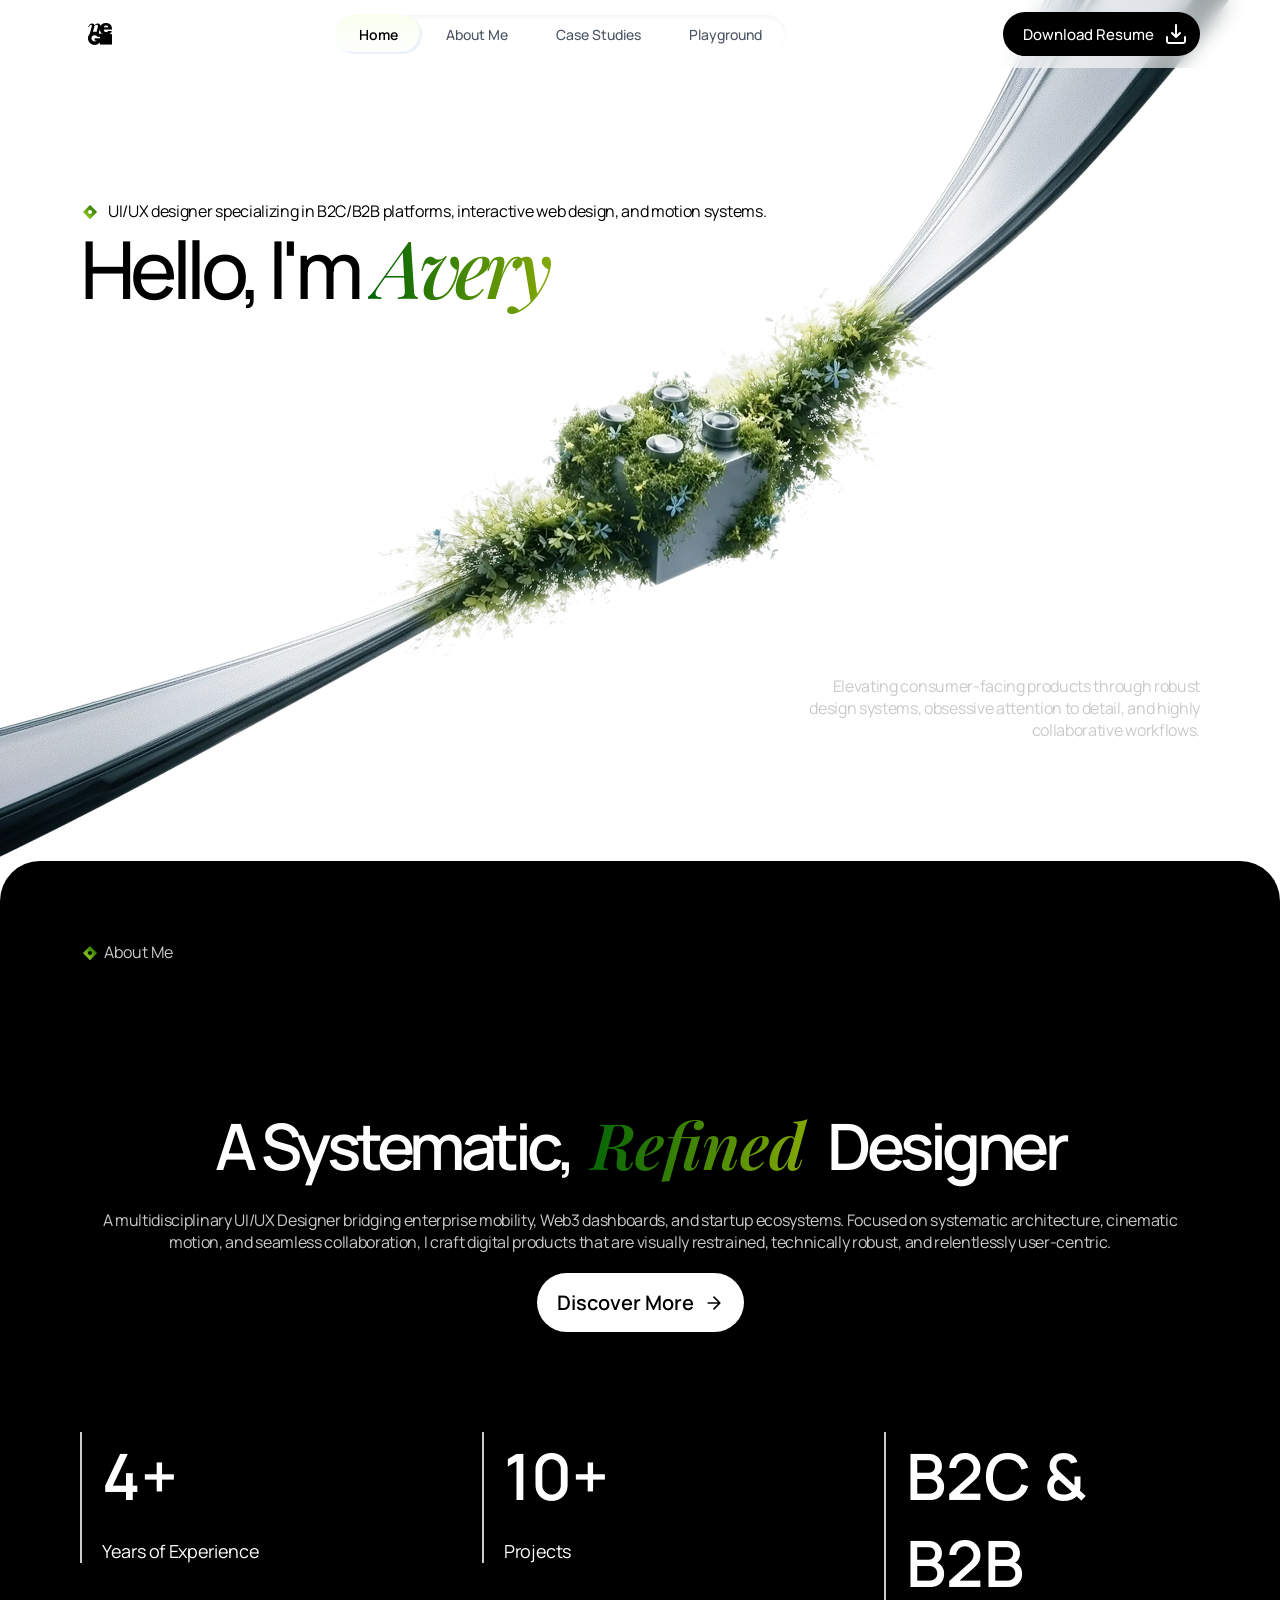
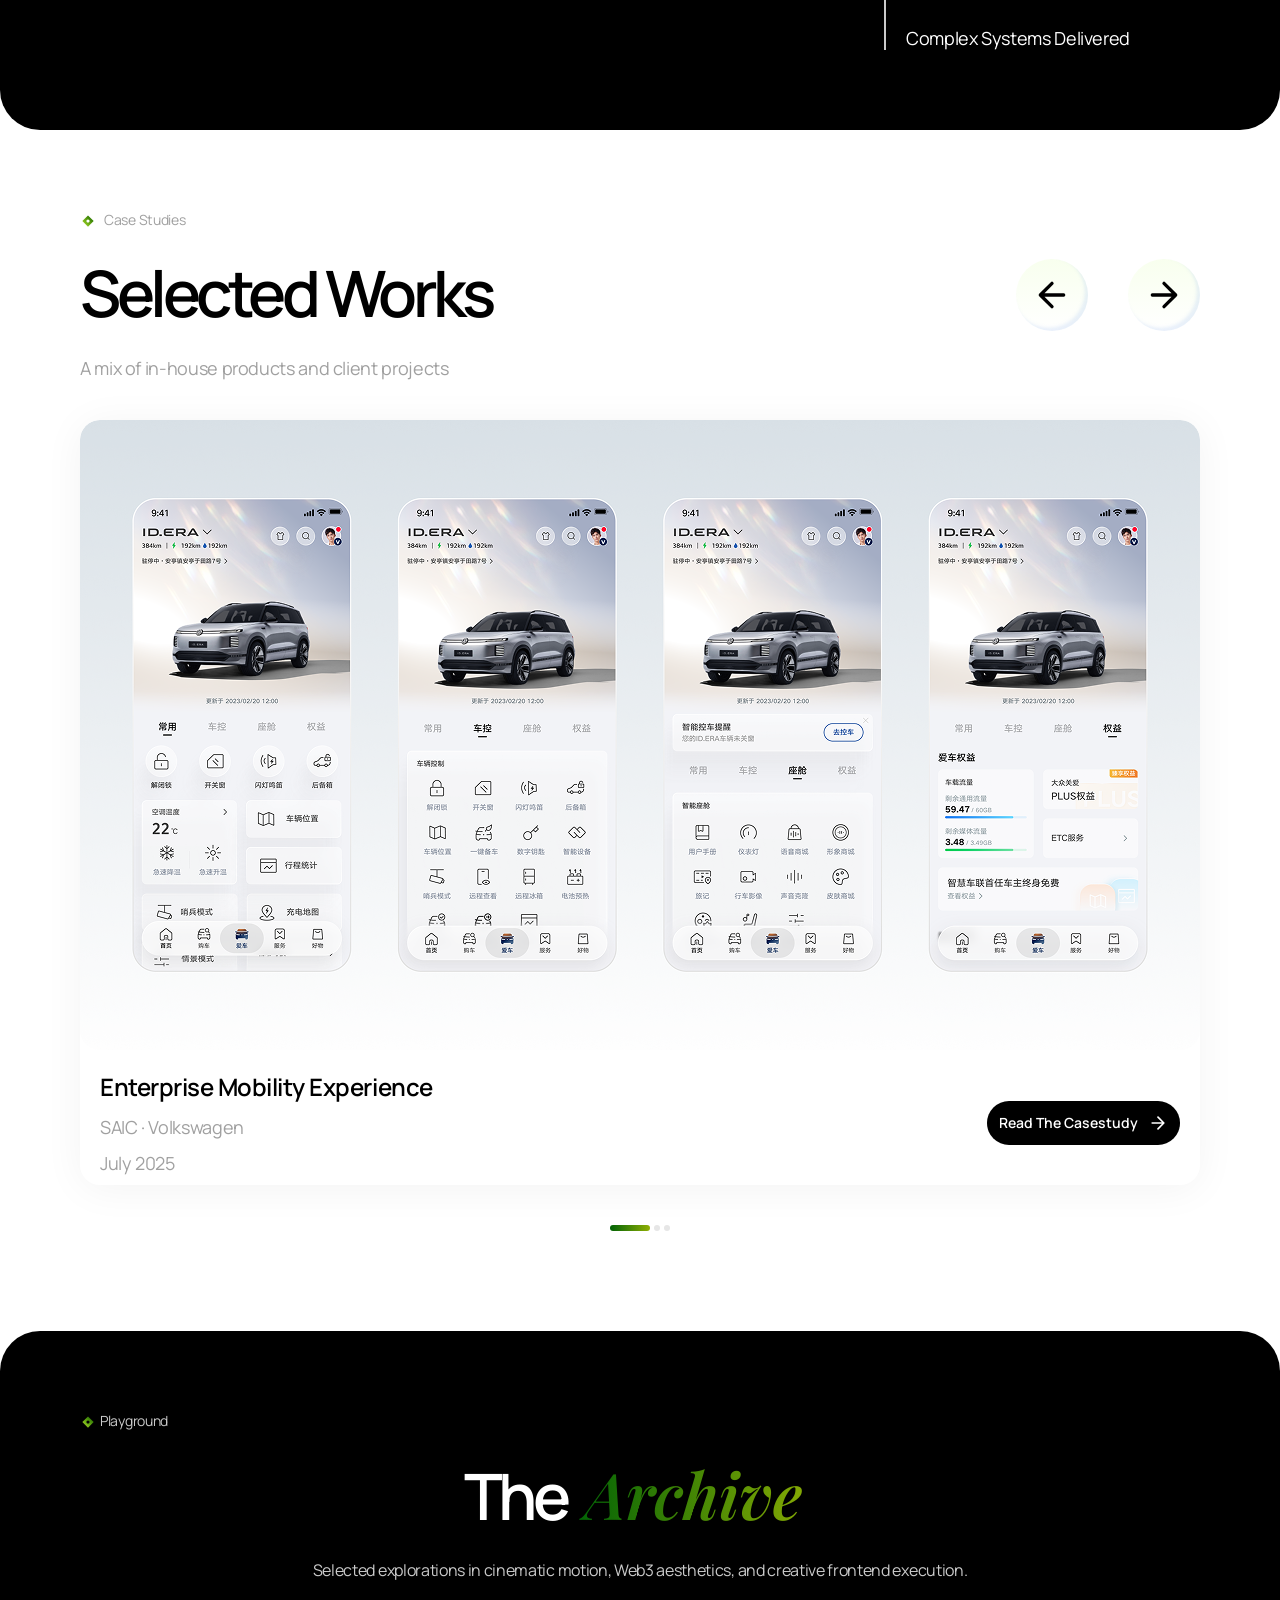
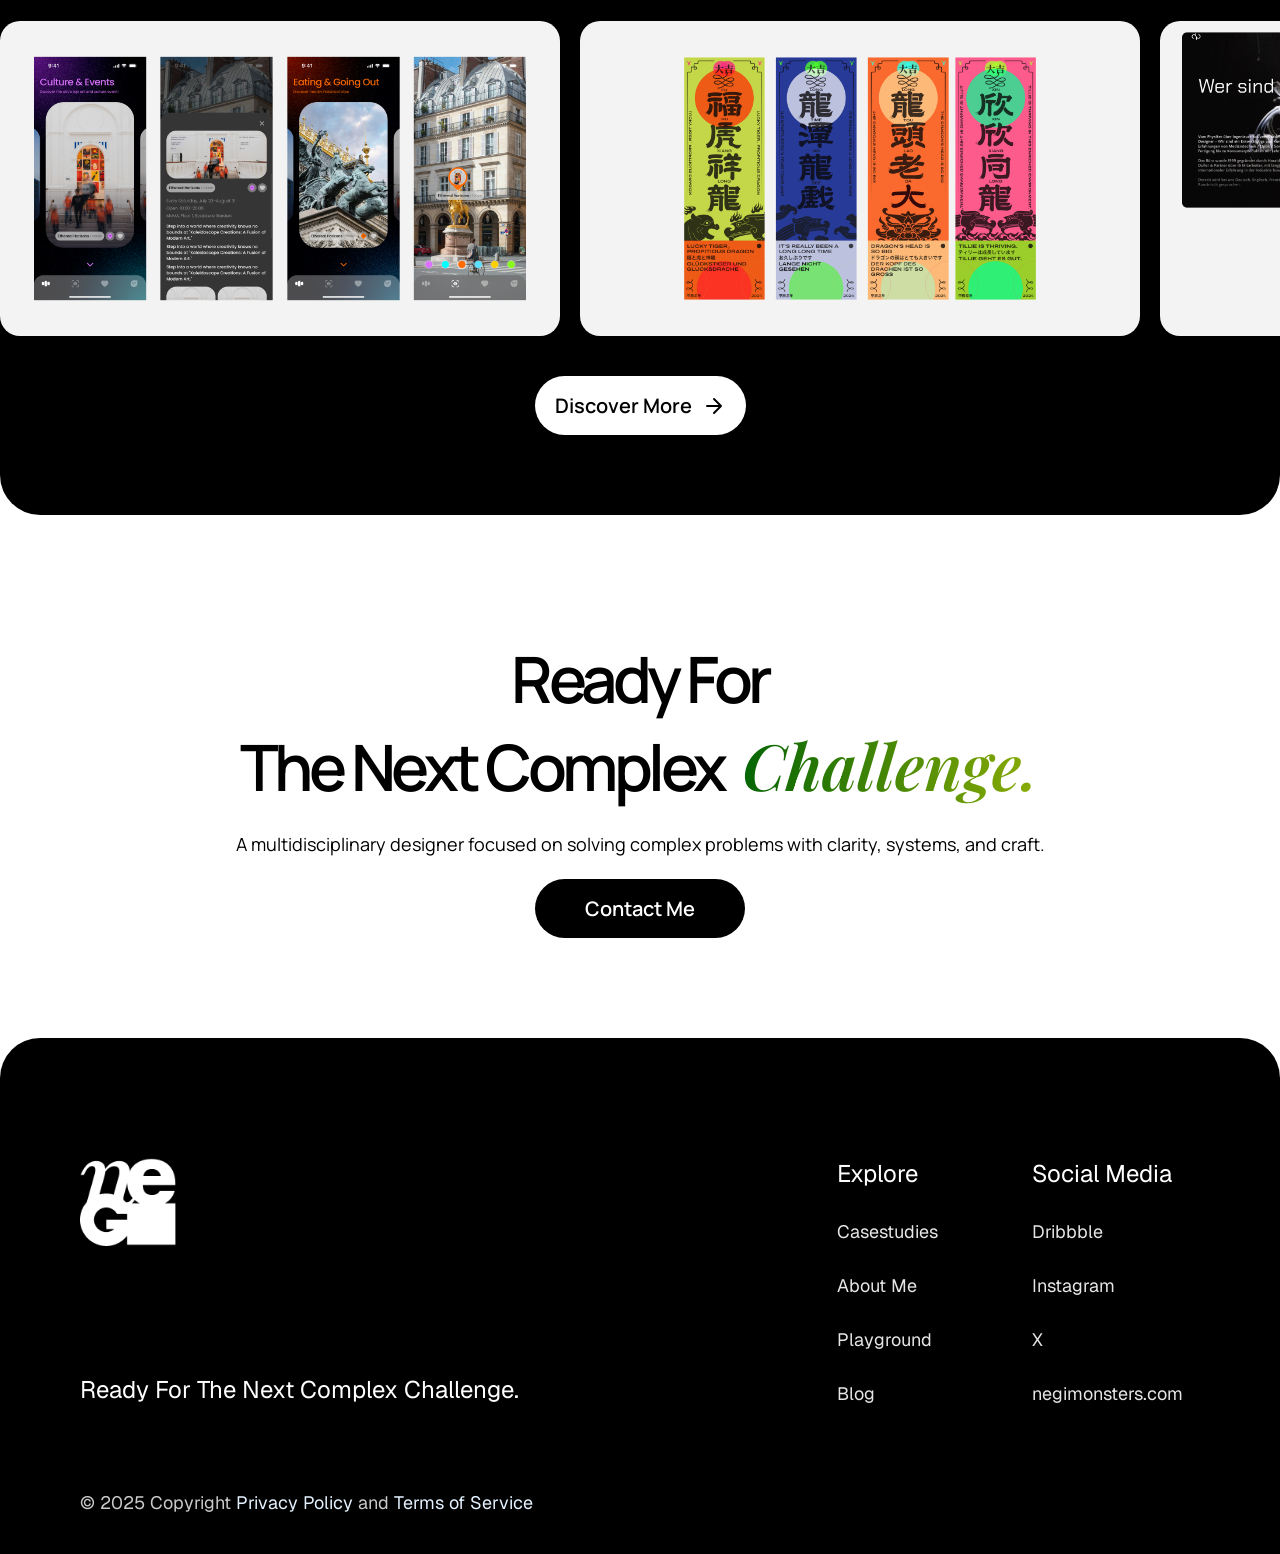
==== index.html @ 1ba09137 "Add files via upload" ====
<!DOCTYPE html>
<html lang="en">
<head>
  <meta charset="UTF-8">
  <meta name="viewport" content="width=device-width, initial-scale=1.0">
  <title>Home</title>
  <link rel="icon" type="image/png" href="favicon.png">
  <link rel="stylesheet" href="style.css">
  <link rel="preconnect" href="https://fonts.googleapis.com">
  <link rel="preconnect" href="https://fonts.gstatic.com" crossorigin>
  <link href="https://fonts.googleapis.com/css2?family=Geist:wght@400;500&family=Manrope:wght@400;500;600&family=Playfair+Display:ital,wght@1,500&display=swap" rel="stylesheet">
</head>
<body>
  
  <nav class="navbar">
    <div class="nav-logo">
      <img src="Logo.png" alt="Avery Design Logo" id="logo-img">
    </div>
    <div class="nav-menu">
      <a href="index.html" class="nav-link active">Home</a>
      <a href="case.html" class="nav-link">About Me</a>
      <a href="exp.html" class="nav-link">Case Studies</a>
      <a href="playground.html" class="nav-link">Playground</a>
    </div>
    <div class="nav-actions">
      <a href="profolio.pdf" download="profolio.pdf" target="_blank" class="btn-download">
        Download Resume
        <svg width="24" height="24" viewBox="0 0 24 24" fill="none" xmlns="http://www.w3.org/2000/svg">
          <path d="M12 15V3M12 15L8 11M12 15L16 11M21 15V19C21 19.5304 20.7893 20.0391 20.4142 20.4142C20.0391 20.7893 19.5304 21 19 21H5C4.46957 21 3.96086 20.7893 3.58579 20.4142C3.21071 20.0391 3 19.5304 3 19V15" stroke="currentColor" stroke-width="2" stroke-linecap="round" stroke-linejoin="round"/>
        </svg>
      </a>

      <button class="btn-menu-mobile" id="mobile-menu-btn">
        <svg width="24" height="24" viewBox="0 0 24 24" fill="none" xmlns="http://www.w3.org/2000/svg">
          <path d="M4 6H20M4 12H20M4 18H20" stroke="currentColor" stroke-width="2"/>
        </svg>
      </button>

      <a href="#" class="btn-download-tablet">
        <svg width="24" height="24" viewBox="0 0 24 24" fill="none" xmlns="http://www.w3.org/2000/svg">
          <path d="M12 15V3M12 15L8 11M12 15L16 11M21 15V19C21 19.5304 20.7893 20.0391 20.4142 20.4142C20.0391 20.7893 19.5304 21 19 21H5C4.46957 21 3.96086 20.7893 3.58579 20.4142C3.21071 20.0391 3 19.5304 3 19V15" stroke="currentColor" stroke-width="2" stroke-linecap="round" stroke-linejoin="round"/>
        </svg>
      </a>
    </div>
  </nav>

  <section class="hero-section" id="home">
    <div class="hero-visual">
      <img src="heroBg.png" alt="Creative flow and growth concept">
    </div>
    <div class="hero-content">
      <div class="hero-left">
        <p class="hero-subtitle">
          <span class="subtitle-icon">
            <svg xmlns="http://www.w3.org/2000/svg" width="20" height="20" viewBox="0 0 20 20" fill="none">
              <path d="M17.0723 10.0713L10.001 17.1426L2.92969 10.0713L10.001 3L17.0723 10.0713ZM10.001 8C8.89641 8 8.00098 8.89543 8.00098 10C8.00098 11.1046 8.89641 12 10.001 12C11.1055 12 12.001 11.1046 12.001 10C12.001 8.89543 11.1055 8 10.001 8Z" fill="url(#paint0_linear_269_159)"/>
              <defs>
                <linearGradient id="paint0_linear_269_159" x1="13.5355" y1="6.53553" x2="6.46447" y2="13.6066" gradientUnits="userSpaceOnUse">
                  <stop stop-color="#357F05"/>
                  <stop offset="1" stop-color="#89C21E"/>
                </linearGradient>
              </defs>
            </svg>
          </span>
          UI/UX designer specializing in B2C/B2B platforms, interactive web design, and motion systems.
        </p>
        <h1 class="hero-title">
          Hello, I'm <span class="hero-name">Avery</span>
        </h1>
      </div>
      <div class="hero-right">
        <p class="hero-description">
          Elevating consumer-facing products through
          robust design systems, obsessive attention to
          detail, and highly collaborative workflows.
        </p>
      </div>
    </div>
  </section>

  <section class="about-section" id="about">
    <div class="about-tag">
      <span class="subtitle-icon">
        <svg xmlns="http://www.w3.org/2000/svg" width="20" height="20" viewBox="0 0 20 20" fill="none">
          <path d="M17.0723 10.0713L10.001 17.1426L2.92969 10.0713L10.001 3L17.0723 10.0713ZM10.001 8C8.89641 8 8.00098 8.89543 8.00098 10C8.00098 11.1046 8.89641 12 10.001 12C11.1055 12 12.001 11.1046 12.001 10C12.001 8.89543 11.1055 8 10.001 8Z" fill="url(#paint0_linear_about)"/>
          <defs>
            <linearGradient id="paint0_linear_about" x1="13.5355" y1="6.53553" x2="6.46447" y2="13.6066" gradientUnits="userSpaceOnUse">
              <stop stop-color="#357F05"/>
              <stop offset="1" stop-color="#89C21E"/>
            </linearGradient>
          </defs>
        </svg>
      </span>
      About Me
    </div>
    <div class="about-content">
      <h2 class="about-title">
        A Systematic, <span class="highlight-serif">Refined</span> Designer
      </h2>
      <p class="about-description">
        A multidisciplinary UI/UX Designer bridging enterprise mobility, Web3 dashboards, and startup ecosystems.
        Focused on systematic architecture, cinematic motion, and seamless collaboration, I craft digital products that
        are visually restrained, technically robust, and relentlessly user-centric.
      </p>
      <a href="case.html" class="btn-discover">
        Discover More 
        <svg width="20" height="20" viewBox="0 0 24 24" fill="none" xmlns="http://www.w3.org/2000/svg">
          <path d="M5 12H19M19 12L12 5M19 12L12 19" stroke="currentColor" stroke-width="2" stroke-linecap="round" stroke-linejoin="round"/>
        </svg>
      </a>
    </div>
    <div class="about-stats">
      <div class="stat-item">
        <div class="stat-number">4+</div>
        <div class="stat-label">Years of Experience</div>
      </div>
      <div class="stat-item">
        <div class="stat-number">10+</div>
        <div class="stat-label">Projects</div>
      </div>
      <div class="stat-item">
        <div class="stat-number">B2C & B2B</div>
        <div class="stat-label">Complex Systems Delivered</div>
      </div>
    </div>
  </section>
  
<section class="case-studies-section" id="case-studies">
    <div class="section-header">
      <div class="header-left">
        <div class="section-tag">
          <span class="subtitle-icon">
            <svg xmlns="http://www.w3.org/2000/svg" width="16" height="16" viewBox="0 0 20 20" fill="none">
              <path d="M17.0723 10.0713L10.001 17.1426L2.92969 10.0713L10.001 3L17.0723 10.0713ZM10.001 8C8.89641 8 8.00098 8.89543 8.00098 10C8.00098 11.1046 8.89641 12 10.001 12C11.1055 12 12.001 11.1046 12.001 10C12.001 8.89543 11.1055 8 10.001 8Z" fill="url(#paint0_linear_cs)"/>
              <defs>
                <linearGradient id="paint0_linear_cs" x1="13.5355" y1="6.53553" x2="6.46447" y2="13.6066" gradientUnits="userSpaceOnUse">
                  <stop stop-color="#357F05"/>
                  <stop offset="1" stop-color="#89C21E"/>
                </linearGradient>
              </defs>
            </svg>
          </span>
          Case Studies
        </div>
        <h2 class="section-title">Selected Works</h2>
        <p class="section-subtitle">A mix of in-house products and client projects</p>
      </div>
      <div class="header-right">
        <button class="nav-arrow prev-arrow">
          <svg width="40" height="40" viewBox="0 0 24 24" fill="none" xmlns="http://www.w3.org/2000/svg">
            <path d="M19 12H5M5 12L12 19M5 12L12 5" stroke="currentColor" stroke-width="2" stroke-linecap="round" stroke-linejoin="round"/>
          </svg>
        </button>
        <button class="nav-arrow next-arrow">
          <svg width="40" height="40" viewBox="0 0 24 24" fill="none" xmlns="http://www.w3.org/2000/svg">
            <path d="M5 12H19M19 12L12 5M19 12L12 19" stroke="currentColor" stroke-width="2" stroke-linecap="round" stroke-linejoin="round"/>
          </svg>
        </button>
      </div>
    </div>

    <div class="carousel-wrapper" style="position: relative;">
      
      <div class="project-card active">
        <div class="project-image">
          <img src="vagan.png" alt="Enterprise Mobility Experience">
        </div>
        <div class="project-info">
          <div class="info-left">
            <h3 class="project-title">Enterprise Mobility Experience</h3>
            <p class="project-meta">SAIC · Volkswagen</p>
            <p class="project-date">July 2025</p>
          </div>
          <div class="info-right">
            <a href="exp.html" class="btn-read">
              Read The Casestudy
              <svg width="20" height="20" viewBox="0 0 24 24" fill="none" xmlns="http://www.w3.org/2000/svg">
                <path d="M5 12H19M19 12L12 5M19 12L12 19" stroke="currentColor" stroke-width="2" stroke-linecap="round" stroke-linejoin="round"/>
              </svg>
            </a>
          </div>
        </div>
      </div>

      <div class="project-card">
        <div class="project-image">
          <img src="exp2H.png" alt="Web3 Trading Dashboard">
        </div>
        <div class="project-info">
          <div class="info-left">
            <h3 class="project-title">Web3 Trading Dashboard</h3>
            <p class="project-meta">Decentralized Finance</p>
            <p class="project-date">February 2026</p>
          </div>
          <div class="info-right">
            <a href="exp2.html" class="btn-read">
              Read The Casestudy
              <svg width="20" height="20" viewBox="0 0 24 24" fill="none" xmlns="http://www.w3.org/2000/svg">
                <path d="M5 12H19M19 12L12 5M19 12L12 19" stroke="currentColor" stroke-width="2" stroke-linecap="round" stroke-linejoin="round"/>
              </svg>
            </a>
          </div>
        </div>
      </div>

      <div class="project-card">
        <div class="project-image">
          <img src="exp3H.png" alt="Digital Vault Experience">
        </div>
        <div class="project-info">
          <div class="info-left">
            <h3 class="project-title">Digital Vault Experience</h3>
            <p class="project-meta">Modular Animation</p>
            <p class="project-date">January 2026</p>
          </div>
          <div class="info-right">
            <a href="exp3.html" class="btn-read">
              Read The Casestudy
              <svg width="20" height="20" viewBox="0 0 24 24" fill="none" xmlns="http://www.w3.org/2000/svg">
                <path d="M5 12H19M19 12L12 5M19 12L12 19" stroke="currentColor" stroke-width="2" stroke-linecap="round" stroke-linejoin="round"/>
              </svg>
            </a>
          </div>
        </div>
      </div>
    </div>

    <div class="carousel-pagination">
      <span class="dot active"></span>
      <span class="dot"></span>
      <span class="dot"></span>
    </div>
  </section>

  <section class="playground-section" id="playground">
    <div class="playground-tag">
      <span class="subtitle-icon">
        <svg xmlns="http://www.w3.org/2000/svg" width="16" height="16" viewBox="0 0 20 20" fill="none">
          <path d="M17.0723 10.0713L10.001 17.1426L2.92969 10.0713L10.001 3L17.0723 10.0713ZM10.001 8C8.89641 8 8.00098 8.89543 8.00098 10C8.00098 11.1046 8.89641 12 10.001 12C11.1055 12 12.001 11.1046 12.001 10C12.001 8.89543 11.1055 8 10.001 8Z" fill="url(#paint0_linear_pg)"/>
          <defs>
            <linearGradient id="paint0_linear_pg" x1="13.5355" y1="6.53553" x2="6.46447" y2="13.6066" gradientUnits="userSpaceOnUse">
              <stop stop-color="#357F05"/>
              <stop offset="1" stop-color="#89C21E"/>
            </linearGradient>
          </defs>
        </svg>
      </span>
      Playground
    </div>
    <div class="playground-header">
      <h2 class="playground-title">
        The <span class="highlight-serif">Archive</span>
      </h2>
      <p class="playground-subtitle">
        Selected explorations in cinematic motion, Web3 aesthetics, and creative frontend execution.
      </p>
    </div>
    <div class="playground-gallery">
      <div class="marquee-track">
        
        <div class="archive-card">
          <img src="c1.png" alt="Free X/Twitter Posts Templates">
        </div>
        <div class="archive-card">
          <img src="c2.png" alt="Onyx Web3 Exchange Design">
        </div>
        <div class="archive-card">
          <img src="c3.png" alt="More Explorations">
        </div>

        <div class="archive-card">
          <img src="c4.png" alt="Free X/Twitter Posts Templates">
        </div>
        <div class="archive-card">
          <img src="c5.png" alt="Onyx Web3 Exchange Design">
        </div>
        <div class="archive-card">
          <img src="c6.png" alt="More Explorations">
        </div>
                <div class="archive-card">
          <img src="c1.png" alt="Free X/Twitter Posts Templates">
        </div>
        <div class="archive-card">
          <img src="c2.png" alt="Onyx Web3 Exchange Design">
        </div>
        <div class="archive-card">
          <img src="c3.png" alt="More Explorations">
        </div>

        <div class="archive-card">
          <img src="c4.png" alt="Free X/Twitter Posts Templates">
        </div>
        <div class="archive-card">
          <img src="c5.png" alt="Onyx Web3 Exchange Design">
        </div>
        <div class="archive-card">
          <img src="c6.png" alt="More Explorations">
        </div>
      

      </div>
    </div>
    
    <a href="playground.html" class="btn-discover playground-btn">
      Discover More 
      <svg width="24" height="24" viewBox="0 0 24 24" fill="none" xmlns="http://www.w3.org/2000/svg">
        <path d="M5 12H19M19 12L12 5M19 12L12 19" stroke="currentColor" stroke-width="2" stroke-linecap="round" stroke-linejoin="round"/>
      </svg>
    </a>
  </section>

  <section class="cta-section">
    <div class="cta-content">
      <h2 class="cta-title">Ready For<br>The Next Complex <span class="highlight-serif cta-challenge">Challenge.</span></h2>
      <p class="cta-subtitle">A multidisciplinary designer focused on solving complex problems with clarity, systems, and craft.</p>
      <a href="mailto:aimengchao@icloude.com" class="btn-cta">Contact Me</a>
    </div>
  </section>

  <footer class="footer-section">
    <div class="footer-top">
      <div class="footer-brand">
        <img src="footerLogo.png" alt="Negi Design Logo" class="footer-logo">
        <p class="footer-slogan">Ready For The Next Complex Challenge.</p>
      </div>

      <div class="footer-links-container">
        <div class="footer-nav-col">
          <h4 class="footer-col-title">Explore</h4>
          <a href="case.html" class="footer-link">Casestudies</a>
          <a href="exp.html" class="footer-link">About Me</a>
          <a href="playground.html" class="footer-link">Playground</a>
          <a href="#blog" class="footer-link">Blog</a>
        </div>
        
        <div class="footer-nav-col">
          <h4 class="footer-col-title">Social Media</h4>
          <a href="https://dribbble.com/AveryMC" class="footer-link" target="_blank">Dribbble</a>
          <a href="https://www.instagram.com/negi_designnn/" class="footer-link" target="_blank">Instagram</a>
          <a href="https://x.com/negidesignlab" class="footer-link" target="_blank">X</a>
          <a href="https://negimonsters.com/" class="footer-link" target="_blank">negimonsters.com</a>
        </div>
      </div>
    </div>

    <div class="footer-bottom">
      <p class="copyright-text">
        © 2025 Copyright <a href="#" class="legal-link">Privacy Policy</a> and <a href="#" class="legal-link">Terms of Service</a>
      </p>
    </div>
  </footer>
  <script src="script.js"></script>
</body>
</html>
---- style.css ----
/* =========================================
   1. 基础重置与全局变量
   ========================================= */
:root {
  --bg-color: #ffffff;
  --bg-card: #f3f3f3;
  --bg-card2: #fafafa;
  --text-primary: #000000;
  --text-secondary: #4b5563;
  --text-muted: #cacaca;
  --text-one: #ffffff;
  --text-two: #a0a0a0;
  --nav-bg: rgba(255, 255, 255, 0.60);
  --gradient-primary: linear-gradient(90deg, #006205 0%, #90af04 100%);
  --transition-speed: 0.3s;
}

* {
  margin: 0;
  padding: 0;
  box-sizing: border-box;
}

html { scroll-behavior: smooth; }
body {
  font-family: 'Manrope', sans-serif;
  background-color: linear-gradient(180deg, var(--bg-color, #FFF) 0%, var(--bg-card, #F3F3F3) 100%);
  color: var(--text-primary);
}

/* =========================================
   2. 导航栏 (Navbar)
   ========================================= */
.navbar {
  position: fixed;
  top: 0;
  z-index: 100;
  display: flex;
  justify-content: space-between;
  align-items: center;
  width: 100%;
  padding: 12px 80px;
  background: var(--nav-bg);
  backdrop-filter: blur(10px);
  -webkit-backdrop-filter: blur(10px);
}

.nav-logo { display: flex; align-items: center; max-width: 40px; }
.nav-logo img { max-width: 40px; aspect-ratio: 1 / 1; object-fit: contain; }

.nav-menu {
  display: inline-flex;
  align-items: center;
  background: var(--nav-bg);
  backdrop-filter: blur(10px);
  -webkit-backdrop-filter: blur(10px);
  border-radius: 24px; 
  box-shadow: 0 2px 4px 0 rgba(0, 0, 0, 0.05) inset;
  border: 1px solid rgba(255, 255, 255, 0.3);
}

.nav-link {
  padding: 10px 24px;
  color: var(--text-secondary);
  font-size: 14px;
  font-weight: 500;
  text-decoration: none;
  border-radius: 999px;
  transition: all var(--transition-speed) ease;
}

.nav-link:hover { color: var(--text-primary); font-weight: 600;}

.nav-link.active {
  background: linear-gradient(180deg, #f8ffee 0%, #ffffff 100%);
  color: var(--text-primary);
  font-weight: 600;
  border-radius: 42px;
  box-shadow: -2px -2px 2px 0 rgba(168, 196, 238, 0.25) inset;
}

.nav-actions { display: flex; justify-content: flex-end; width: 200px; }

.btn-download {
  display: flex;
  align-items: center;
  gap: 10px;
  padding: 10px 12px 10px 20px;
  background-color: var(--text-primary);
  color: var(--text-one);
  font-size: 15px;
  font-weight: 500;
  text-decoration: none;
  border-radius: 42px;
  transition: background-color var(--transition-speed) ease;
}

.btn-download-tablet {
  display: none;
}

.btn-download:hover { background-color: #333333; }

/* =========================================
   3. 首屏区域 (Hero Section)
   ========================================= */
.hero-section {
  position: relative;
  display: flex;
  flex-direction: column;
  justify-content: center;
  align-items: flex-start;
  gap: 86px;
  padding: 120px 80px 80px 80px;
  background-color: transparent;
  overflow: hidden;
}

.hero-visual {
  position: absolute;
  inset: 0; 
  z-index: 0;
  pointer-events: none; 
  width: 100%;
  height: 100%;
}

.hero-visual img { 
  display: block;
  width: 100%; 
  height: 100%; 
  /* 魔法属性：强制铺满整个容器，自动裁切不发生变形 */
  object-fit: cover; 
  /* 保证视觉中心（绿色砖块）始终在正中间 */
  object-position: center center; 
}

.hero-content {
  position: relative; 
  z-index: 2;
  display: flex;
  flex-direction: column;
  align-items: flex-start;
  gap: 360px; 
  width: 100%;
  padding: 80px 0 40px 0;
}

.hero-left { display: flex; flex-direction: column; align-items: flex-start; width: 100%; }

.hero-subtitle {
  display: inline-flex;
  align-items: flex-start; 
  gap: 8px;
  color: var(--text-primary);
  font-size: 16px;
  line-height: 1.4;
  letter-spacing: -0.32px;
}

.subtitle-icon { display: inline-flex; align-items: center; justify-content: center; margin-top: 2px; }

.hero-title {
  color: var(--text-primary);
  font-size: 80px;
  font-weight: 500;
  line-height: 1.1;
  letter-spacing: -5.6px;
}

.hero-name {
  display: inline-block; 
  font-family: 'Playfair Display', serif;
  font-size: 80px;
  font-style: italic;
  font-weight: 500;
  letter-spacing: -5.6px;
  padding-right: 20px; 
  padding-left: 5px; 
  padding-bottom: 5px;
  background: var(--gradient-primary);
  background-clip: text;
  -webkit-background-clip: text;
  -webkit-text-fill-color: transparent;
}

.hero-right { align-self: flex-end; max-width: 400px; text-align:right; }
.hero-description { color: var(--text-muted); font-size: 16px; letter-spacing: -0.32px; font-weight: 400; }

/* =========================================
   4. 关于我 (About Section)
   ========================================= */
.about-section {
  position: relative;
  display: flex;
  flex-direction: column;
  justify-content: space-between;
  align-items: center;
  align-self: stretch;
  padding: 240px 80px 80px 80px;
  background-color: var(--text-primary);
  color: var(--bg-color);
  border-radius: 40px;
}

.about-tag {
  position: absolute;
  top: 80px;
  left: 80px;
  display: inline-flex;
  align-items: center; 
  gap: 4px;
  color: var(--text-muted);
  font-size: 16px;
}

.about-content { display: flex; flex-direction: column; align-items: center; gap: 20px; text-align: center; }
.about-title { color: var(--text-one); font-size: 64px; font-weight: 600; letter-spacing: -4.48px; }

.highlight-serif {
  display: inline-block;
  font-family: 'Playfair Display', serif;
  font-style: italic;
  padding-right: 24px;
  padding-left: 10px;
  margin-right: -10px;
  letter-spacing: normal; 
  line-height: normal; 
  background: var(--gradient-primary);
  background-clip: text;
  -webkit-background-clip: text;
  -webkit-text-fill-color: transparent;
  overflow: visible;
}

.about-description { color: var(--text-muted); font-size: 16px; letter-spacing: -0.32px; }

.btn-discover {
  display: inline-flex;
  align-items: center;
  gap: 10px;
  padding: 16px 20px;
  background-color: var(--bg-color);
  color: var(--text-primary);
  font-size: 20px;
  font-weight: 600;
  text-decoration: none;
  border-radius: 42px;
  transition: background-color var(--transition-speed) ease;
}

.btn-discover:hover { background-color: #e5e5e5; }

.about-stats {
  display: flex;
  align-items: flex-start;
  gap: 86px;
  align-self: stretch;
  margin-top: 100px;
}

.stat-item {
  display: flex;
  flex-direction: column;
  flex: 1; 
  gap: 20px;
  max-width: 33%; 
  padding-left: 20px;
  border-left: 2px solid var(--text-muted);
}

.stat-number { font-size: 64px; font-weight: 600; }
.stat-label { color: var(--text-one); font-size: 18px; letter-spacing: -0.36px; }

/* =========================================
   5. 案例展示 (Case Studies Section)
   ========================================= */
.case-studies-section {
  display: flex;
  flex-direction: column;
  gap: 40px;
  padding: 80px 80px 100px 80px;
  background-color: transparent;
}

.section-header { display: flex; justify-content: space-between; align-items: center; }
.header-left { display: flex; flex-direction: column; align-items: flex-start; gap: 20px; }
.section-tag { display: inline-flex; align-items: center; gap: 8px; color: var(--text-two); font-size: 14px; letter-spacing: -0.28px; }
.section-title { color: var(--text-primary); font-size: 64px; font-weight: 600; letter-spacing: -4.48px; }
.section-subtitle { color: var(--text-two); font-size: 18px; letter-spacing: -0.36px; }
.header-right { display: flex; gap: 40px; }

.nav-arrow {
  display: inline-flex;
  justify-content: center;
  align-items: center;
  min-width: 72px;
  aspect-ratio: 1 / 1;
  background: linear-gradient(180deg, #F8FFEE 0%, #FFF 100%);
  color: var(--text-primary);
  border: none;
  border-radius: 50%;
  box-shadow: -3.273px -3.273px 3.273px 0 rgba(168, 196, 238, 0.25) inset;
  cursor: pointer;
  transition: all var(--transition-speed) ease;
}

.nav-arrow:hover { background-color: #FAFAFA; }

/* 修改：默认隐藏所有卡片，只有带 active 的才显示 */
.project-card {
  display: none; 
  flex-direction: column;
  gap: 10px;
  background-color: var(--bg-color);
  border-radius: 20px;
  box-shadow: 0 4px 40px rgba(0, 0, 0, 0.05); 
  overflow: hidden;
}

/* 激活状态：使用 flex 布局并加入滑入淡出动画 */
.project-card.active {
  display: flex;
  animation: slideFadeIn 0.5s cubic-bezier(0.16, 1, 0.3, 1) forwards;
}

/* 丝滑的卡片切换动画 */
@keyframes slideFadeIn {
  0% { opacity: 0; transform: translateX(20px); }
  100% { opacity: 1; transform: translateX(0); }
}

.project-image { width: 100%; height: auto; overflow: hidden; }
.project-image img { display: block; width: 100%; height: auto; object-fit: cover; }

.project-info { display: flex; justify-content: space-between; align-items: center; gap: 20px; padding: 10px 20px; }
.info-left { display: flex; flex-direction: column; gap: 12px; }
.project-title { color: var(--text-primary); font-size: 24px; font-weight: 600; letter-spacing: -0.48px; }
.project-meta, .project-date { color: var(--text-two); font-size: 18px; letter-spacing: -0.36px; }

.btn-read {
  display: inline-flex;
  align-items: center;
  justify-content: center;
  gap: 10px;
  padding:12px; 
  background-color: var(--text-primary);
  color: var(--text-one);
  font-size: 14px;
  font-weight: 600;
  text-decoration: none;
  border-radius: 42px;
  transition: background-color var(--transition-speed) ease;
}


.btn-read:hover { background-color: #333333; }

.carousel-pagination { display: flex; justify-content: center; align-items: center; gap: 4px; }
.dot { width: 6px; height: 6px; background-color: #e6e6e6; border-radius: 50%; cursor: pointer; transition: all var(--transition-speed) ease; }
.dot.active { width: 40px; height: 6px; background: var(--gradient-primary); border-radius: 8px; }

/* =========================================
   6. 游乐场/档案馆 (Playground Section)
   ========================================= */
.playground-section {
  position: relative;
  display: flex;
  flex-direction: column;
  align-items: center;
  padding: 120px 0 80px 0; 
  background-color: var(--text-primary);
  color: var(--bg-color);
  border-radius: 40px; 
  overflow: visible;
}

.playground-tag {
  position: absolute;
  top: 80px;
  left: 80px;
  display: inline-flex;
  align-items: center;
  gap: 4px;
  color: var(--text-muted);
  font-size: 14px;
  letter-spacing: -0.28px;
}

.playground-header {
  display: flex;
  flex-direction: column;
  align-items: center;
  text-align: center;
  gap: 20px;
  margin-bottom: 40px;
}

.playground-title { color: var(--text-one); font-size: 64px; font-weight: 600; letter-spacing: -4.48px; }
.playground-subtitle { color: var(--text-muted); font-size: 16px; letter-spacing: -0.32px; }

/* 修改：移除之前的手动滚动属性，改为溢出隐藏 */
.playground-gallery {
  width: 100%;
  overflow: hidden;
  display: flex;
}

/* 新增：滚动轨道 */
.marquee-track {
  display: flex;
  gap: 20px;
  width: max-content;
  /* 魔法数字 1740px 的由来：3张卡片(3*560) + 3个间隙(3*20) = 1740px */
  /* 让它匀速(linear)向左滚动，并在刚好滚动完第一组的距离时，瞬间重置回 0 */
  animation: marqueeScroll 40s linear infinite; 
}

/* 新增：鼠标悬浮在画廊区域时，暂停滚动动画 */
.playground-gallery:hover .marquee-track {
  animation-play-state: paused !important; 
}

/* 修改：清理掉多余的 !important 和 scroll-snap */
.archive-card {
  flex: 0 0 560px; 
  width: 560px;
  height: 315px; 
  border-radius: 20px; 
  overflow: hidden; 
}

.archive-card img { 
  display: block; 
  width: 100%; 
  height: 100%; 
  object-fit: cover; 
}

.playground-btn { 
  margin-top: 40px; 
}

/* 核心动画规则：精确平移 1740px */
@keyframes marqueeScroll {
  0% { transform: translateX(0); }
  100% { transform: translateX(-3480px); }
}

/* =========================================
   7. 呼吁行动 (CTA Section)
   ========================================= */
.cta-section {
  padding: 120px 80px 100px 80px; /* 大量留白，使其更加突出 */
  background-color: transparent;
  display: flex;
  justify-content: center;
  align-items: center;
  text-align: center;
}

.cta-content {
  max-width: 900px; /* 限制宽度，使文字居中且易读 */
  display: flex;
  flex-direction: column;
  align-items: center;
  gap: 20px; /* 元素之间的间距 */
}

.cta-title {
  color: var(--text-primary);
  font-size: 64px; /* 64px 大标题 */
  font-weight: 600;
  letter-spacing: -4.48px;
}

/* 专门针对 CTA 里的 Challenge 的绿色斜体进行微调 */
.cta-challenge {
  padding-right: 12px;
}

.cta-subtitle {
  color: var(--text-primary); /* 使用muted颜色的小字 */
  font-size: 18px;
  line-height: 1.6;
  font-weight: 400;
}

.btn-cta {
  display: flex;
  align-items: center;
  justify-content: center;
  padding: 16px 20px;
  width: 210px;
  gap: 10px;
  background-color: var(--text-primary); /* 黑色背景 */
  color: var(--bg-color); /* 白色文字 */
  font-size: 20px; /* 20px 大字 */
  font-weight: 600;
  text-decoration: none;
  border-radius: 42px; /* 42px 大圆角 */
  transition: background-color var(--transition-speed) ease;
}

.btn-cta:hover {
  background-color: #333333; /* 悬浮时变浅 */
}

/* =========================================
   8. 页脚 (Footer Section)
   ========================================= */
.footer-section {
  display: flex;
  flex-direction: column;
  gap: 86px;
  background-color: var(--text-primary); 
  color: var(--bg-color); 
  padding: 120px 80px 40px 80px;
  border-radius: 40px 40px 0 0; 
  align-self: stretch;
  /* 将 Geist 字体提权至父容器，彻底消灭下方子元素的冗余声明 */
  font-family: 'Geist', sans-serif;
}

.footer-top {
  display: flex;
  width: 100%;
  justify-content: space-between;
  align-items: stretch;
}

.footer-brand { display: flex; flex-direction: column; justify-content: space-between; }
.footer-logo { max-width: 96px; max-height: 89px; object-fit: contain; }
.footer-slogan { font-size: 24px; font-weight: 400; color: var(--bg-color); text-transform: capitalize; }

.footer-links-container { display: flex; min-width: 363px; justify-content: space-between; align-items: flex-start; }
.footer-nav-col { display: flex; width: 168px; flex-direction: column; align-items: flex-start; gap: 31px; flex-shrink: 0; }
.footer-col-title { color: var(--bg-color); font-size: 24px; font-weight: 400; text-transform: capitalize; }

.footer-link {
  font-size: 18px;
  font-weight: 400;
  color: #E6E6E6;
  text-decoration: none;
  transition: color var(--transition-speed) ease;
}

.footer-link:hover { color: var(--bg-color); }

.footer-bottom { display: flex; align-items: flex-start; }
.copyright-text { font-size: 18px; color: var(--text-muted); font-weight: 400; }

.legal-link {
  font-size: 18px;
  color: #e4f2ff; 
  text-decoration: none;
  font-weight: 400;
  transition: opacity var(--transition-speed) ease;
}

.legal-link:hover { opacity: 0.7; }

/* =========================================
   修正：在桌面和 Tablet 端强制隐藏汉堡按钮
   ========================================= */
.btn-menu-mobile { 
  display: none; 
}




/* =========================================
   9. 响应式适配 (Tablet & Mobile)
   ========================================= */

/* -----------------------------------------
   [ Tablet 端适配 ] (屏幕宽度 <= 1024px)
   策略：缩减留白、 Gap 和文字大小，保持整体结构不变，优化 Stats
   ----------------------------------------- */
@media screen and (max-width: 1024px) {
  /* =========================================
   修正：在桌面和 Tablet 端强制隐藏汉堡按钮
   ========================================= */
.btn-menu-mobile { 
  display: none; 
}
  /* =========================================
     Navbar Tablet 端适配
     ========================================= */
  .navbar { padding: 12px 40px; }

  /* 魔法布局：让左右容器设置 flex: 1 均分两侧空间，这样中间的 nav-menu 就能绝对居中！ */
  .nav-logo { flex: 1; display: flex; align-items: center; max-width: none; }
  .nav-logo img { max-width: 40px; aspect-ratio: 1 / 1; object-fit: contain; }

  .nav-actions { flex: 1; display: flex; justify-content: flex-end; width: auto; }

  /* 隐藏桌面端带文字的按钮 */
  .btn-download {
    display: none;
  }

  /* 显示并美化 Tablet 端纯 Icon 按钮为正圆形 */
  .btn-download-tablet {
    display: flex;
    width: 44px; /* 宽高设为一致 */
    height: 44px;
    padding: 0; /* 去掉多余的左右内边距 */
    justify-content: center;
    align-items: center;
    background-color: var(--text-primary);
    color: var(--text-one);
    border-radius: 50%; /* 设置为 50% 变成完美的正圆 */
    transition: background-color var(--transition-speed) ease;
  }
  
  .btn-download-tablet:hover {
    background-color: #333333;
  }

  /* ... 后面保留你之前的关于 Hero, About 等其他区域的 tablet 适配代码 ... */

  .hero-section { padding: 120px 40px 80px 40px; }
  .about-section { padding: 200px 40px 80px 40px; }
  .case-studies-section { padding: 100px 40px 80px 40px; gap: 20px;}
  .blog-section { padding: 120px 40px 100px 40px; }
  .footer-section { padding: 120px 40px 40px 40px; }

  .playground-section { padding: 120px 0; }
  .playground-tag { left: 40px; }

  .hero-subtitle { gap: 0; }
  .hero-title, .hero-name { font-size: 64px; }
  .hero-name { padding-right: 12px; }
  .hero-right { max-width: 320px; }

  /* About 区域：缩减 Padding 和文字，stats 居中 */
  .about-tag { left: 40px; top: 40px; }
  .about-title { font-size: 48px; }
  .about-description { font-size: 16px; }
  .btn-discover { font-size: 18px; }
  .about-stats { justify-content: center; gap: 60px; margin-top: 60px; }
  .stat-item { padding-left: 15px; flex: none; width: auto; max-width: none; border-left: 2px solid var(--text-muted); }
  .stat-number { font-size: 40px; }

  /* Case Studies 区域：缩减文字和卡片 Padding */
  .section-tag { padding-bottom: 40px;}
  
  .project-image img { border-radius: 12px; } /* 卡片图片圆角缩小 */
  .project-info { gap: 10px; padding: 10px 20px 20px 20px; } /* 卡片信息区内边距缩小 */
  .project-title { font-size: 20px; }
  .project-meta, .project-date { font-size: 16px; }

  /* Playground 区域：缩小卡片并定义专属新动画 (重要！) */
  .playground-tag { top: 40px; left: 40px; }
  
  .archive-card { flex: 0 0 360px; width: 360px; height: 200px; }
  /* 魔法数字重新计算 (针对 Tablet)：3张卡片(3*360) + 3个间隙(3*10) = 1080 + 30 = 1110px */
  /* 修改前是 20s，现在改为 40s */
  .marquee-track { gap: 10px; animation: marqueeScrollTablet 40s linear infinite; }

  /* 重新计算：6张卡片(6*360) + 6个间隙(6*10) = 2160 + 60 = 2220px */
  @keyframes marqueeScrollTablet {
    0% { transform: translateX(0); }
    100% { transform: translateX(-2220px); }
  }
/* --- CTA 区域 (Tablet) --- */
  .cta-section { 
    padding: 100px 40px 80px 40px; /* 左右留白从 80px 缩减到 40px */
  }
  .cta-title { 
    font-size: 48px; /* 标题稍微缩小，防止折行过多 */
    letter-spacing: -2px; 
  }
  .cta-subtitle { 
    font-size: 16px; 
  }
  .btn-cta {
    width: auto;
    min-width: 180px;
    font-size: 18px;
    padding: 14px 20px;
  }

  .footer-brand { max-width: 213px;}
  .footer-nav-col { min-height: 247px; }
}


/* -----------------------------------------
   [ Mobile 手机端适配 ] (屏幕宽度 <= 768px)
   ----------------------------------------- */
@media screen and (max-width: 768px) {
  
  /* --- Navbar & 下拉菜单 --- */
  .navbar { 
    padding:20px 20px 0 20px; 
    flex-wrap: wrap; 
    /* 统一交由外层 navbar 处理毛玻璃，防止嵌套冲突 */
    background: var(--nav-bg); /* 稍微增加不透明度 */
    backdrop-filter: blur(10px);
    -webkit-backdrop-filter: blur(10px);
  }
  
  .nav-logo { order: 1; }
  
  .nav-actions { order: 2; width: auto; gap: 12px; }
  
  .btn-menu-mobile {
    display: flex;
    width: 44px; height: 44px;
    justify-content: center; align-items: center;
    background-color: var(--text-primary); color: var(--text-one);
    border-radius: 50%; border: none; cursor: pointer;
    transition: background-color var(--transition-speed) ease;
  }

  /* 魔法菜单：取消绝对定位，回归常规文档流，直接撑开父级 */
  .nav-menu {
    order: 3;
    width: 100%;
    flex-direction: column;
    align-items: flex-start;
    
    /* 清除桌面端的独立属性，完全融入父级 Navbar */
    position: static; 
    background: transparent;
    backdrop-filter: none;
    -webkit-backdrop-filter: none;
    border: none;
    box-shadow: none;
    border-radius: 0;
    
    /* 使用 max-height 实现丝滑展开动画 */
    max-height: 0;
    opacity: 0;
    overflow: hidden;
    margin-top: 0;
    transition: all 0.4s cubic-bezier(0.16, 1, 0.3, 1);
  }

  /* 激活状态：展开高度，撑开外层 Navbar */
  .nav-menu.active {
    max-height: 400px; /* 足够装下菜单的高度 */
    opacity: 1;
  }

  .nav-link {
    font-size: 20px;
    padding: 20px 0;
    font-weight: 600;
    width: 100%;
  }
  
  .nav-link.active {
    background: transparent; box-shadow: none; color: var(--text-primary);
  }

  /* --- Hero 区域 (魔法排序) --- */
  .hero-section { 
    padding: 80px 20px 40px 20px; 
  }

  .hero-subtitle {
  flex-direction: column;
  font-size: 14px;
  margin-bottom: 0;
  }
  
  .hero-content {
    gap: 300px;
    padding-bottom: 100px;
  }
  
  .hero-left { order: 1; width: 100%; }
  .hero-title, .hero-name { font-size: 60px;letter-spacing: -4.2px; }
  
  .hero-right { order: 3; max-width: 100%; }
  .hero-description { font-size: 14px; letter-spacing: -0.28px;}

  /* --- 全局 Section 调整 --- */
  .blog-section { 
    padding-left: 20px;
    padding-right: 20px;
  }

  .about-section {   
    padding: 120px 20px 80px 20px;  
    border-radius: 20px;
    gap: 40px;
  }
  .about-tag { position: absolute; top: 20px; left: 20px; margin-bottom: 80px; }
  /* --- About 区域 --- */
  .about-title {text-align: left; }
  .about-description { text-align: left; font-size: 14px; }
  .about-content { align-items: flex-start;}
  .about-stats { flex-direction: column; gap: 20px;margin-top: 0;}
  .btn-discover { font-size: 16px;padding-top: 12px; padding-bottom: 12px;}
  .stat-item { border-left: 1px solid rgba(255,255,255,0.2); padding-left: 20px; width: 100%; }
  .stat-number { font-size: 40px; }
  .stat-label { 
    font-size: 14px;
    font-weight: 400;
    letter-spacing: -0.28px;
  }

  /* --- Case Studies 区域 --- */
  .case-studies-section { padding: 20px 20px 100px 20px; gap: 0; }
  .header-left { gap: 0; }
  .header-right { display: none; } 
  .section-tag { padding-bottom: 80px; }
  .section-title {
    font-size: 48px;
    font-weight: 600;
    letter-spacing: -3.36px;
    padding-bottom: 20px;
  }
  .section-subtitle { 
  font-size: 14px;
  font-weight: 400;
  letter-spacing: -0.28px;
  padding-bottom: 20px;
  }
  .carousel-pagination {
    display: none;
  }
  .project-info { flex-direction: column; align-items: flex-start; gap: 12px; padding: 10px 12px 23px 12px; }
    
    /* 🌟 核心修正：取消 100% 宽度，并让它自身独立靠右对齐！ */
    .info-right { width: auto; align-self: center; }
    
    .info-left { gap: 0; }
    .project-title { padding-bottom: 12px; }
    .project-meta { padding-bottom: 8px; }
    
    /* 恢复按钮的自身大小 */
    .btn-read { width: auto; padding: 12px 24px; }

  /* --- Playground 区域 --- */
  .playground-section {
    padding: 120px 0 80px 0;
    border-radius: 20px;
    }
  .playground-tag { position: absolute; top: 20px; left: 20px; }
  .playground-header { align-items: flex-start; padding: 0 20px; }
  .playground-title { 
    font-size: 48px;
    letter-spacing: -3.36px;
  }

  .playground-subtitle { 
    text-align: left; 
    font-size: 14px;
    font-weight: 400;
    letter-spacing: -0.28px;
  }

  .archive-card { flex: 0 0 280px !important; width: 280px !important; height: 160px !important; }
  .marquee-track { gap: 10px; }
  /* 修改前是 15s，现在改为 30s */
  .marquee-track { gap: 10px; animation: marqueeScrollMobile 30s linear infinite; }

  /* 重新计算：6张卡片(6*280) + 6个间隙(6*10) = 1680 + 60 = 1740px */
  @keyframes marqueeScrollMobile {
    0% { transform: translateX(0); }
    100% { transform: translateX(-1740px); }
  }

/* --- CTA 区域 (Mobile) --- */
  .cta-section { 
    padding: 80px 20px 80px 20px; /* 左右留白缩减到极致的 20px */
  }
  .cta-content { 
    gap: 24px; /* 元素间距稍微拉开一点，保证触控呼吸感 */
  }
  .cta-title { 
    font-size: 40px; /* 手机端最舒适的大标题字号 */
    letter-spacing: -1.5px; 
  }
  .cta-challenge { 
    padding-right: 8px; /* 修正手机端斜体字凸出过多的问题 */
  }
  .cta-subtitle { 
    font-size: 14px; 
    line-height: 1.5;
    letter-spacing: -0.28px;
  }
  .btn-cta { 
    font-size: 16px; 
    padding: 16px;
  }

  /* --- Footer 区域 --- */
  .footer-section { padding: 120px 20px 40px 20px; border-radius: 20px 20px 0 0; }
  .footer-logo { max-width: 60px; height: auto; padding-bottom: 20px; object-fit: cover;}
  .footer-slogan { 
  font-size: 20px;
  font-weight: 400;
}
  .footer-link {font-size: 14px;}
  .footer-col-title {font-size: 20px;}
  .footer-top { flex-direction: column; gap: 40px; }
  .footer-links-container { flex-direction: column; gap: 40px; }
  .footer-nav-col { gap: 20px; width: 168px; min-height: 178px;}
  .copyright-text, .legal-link{ font-size: 14px; }
}
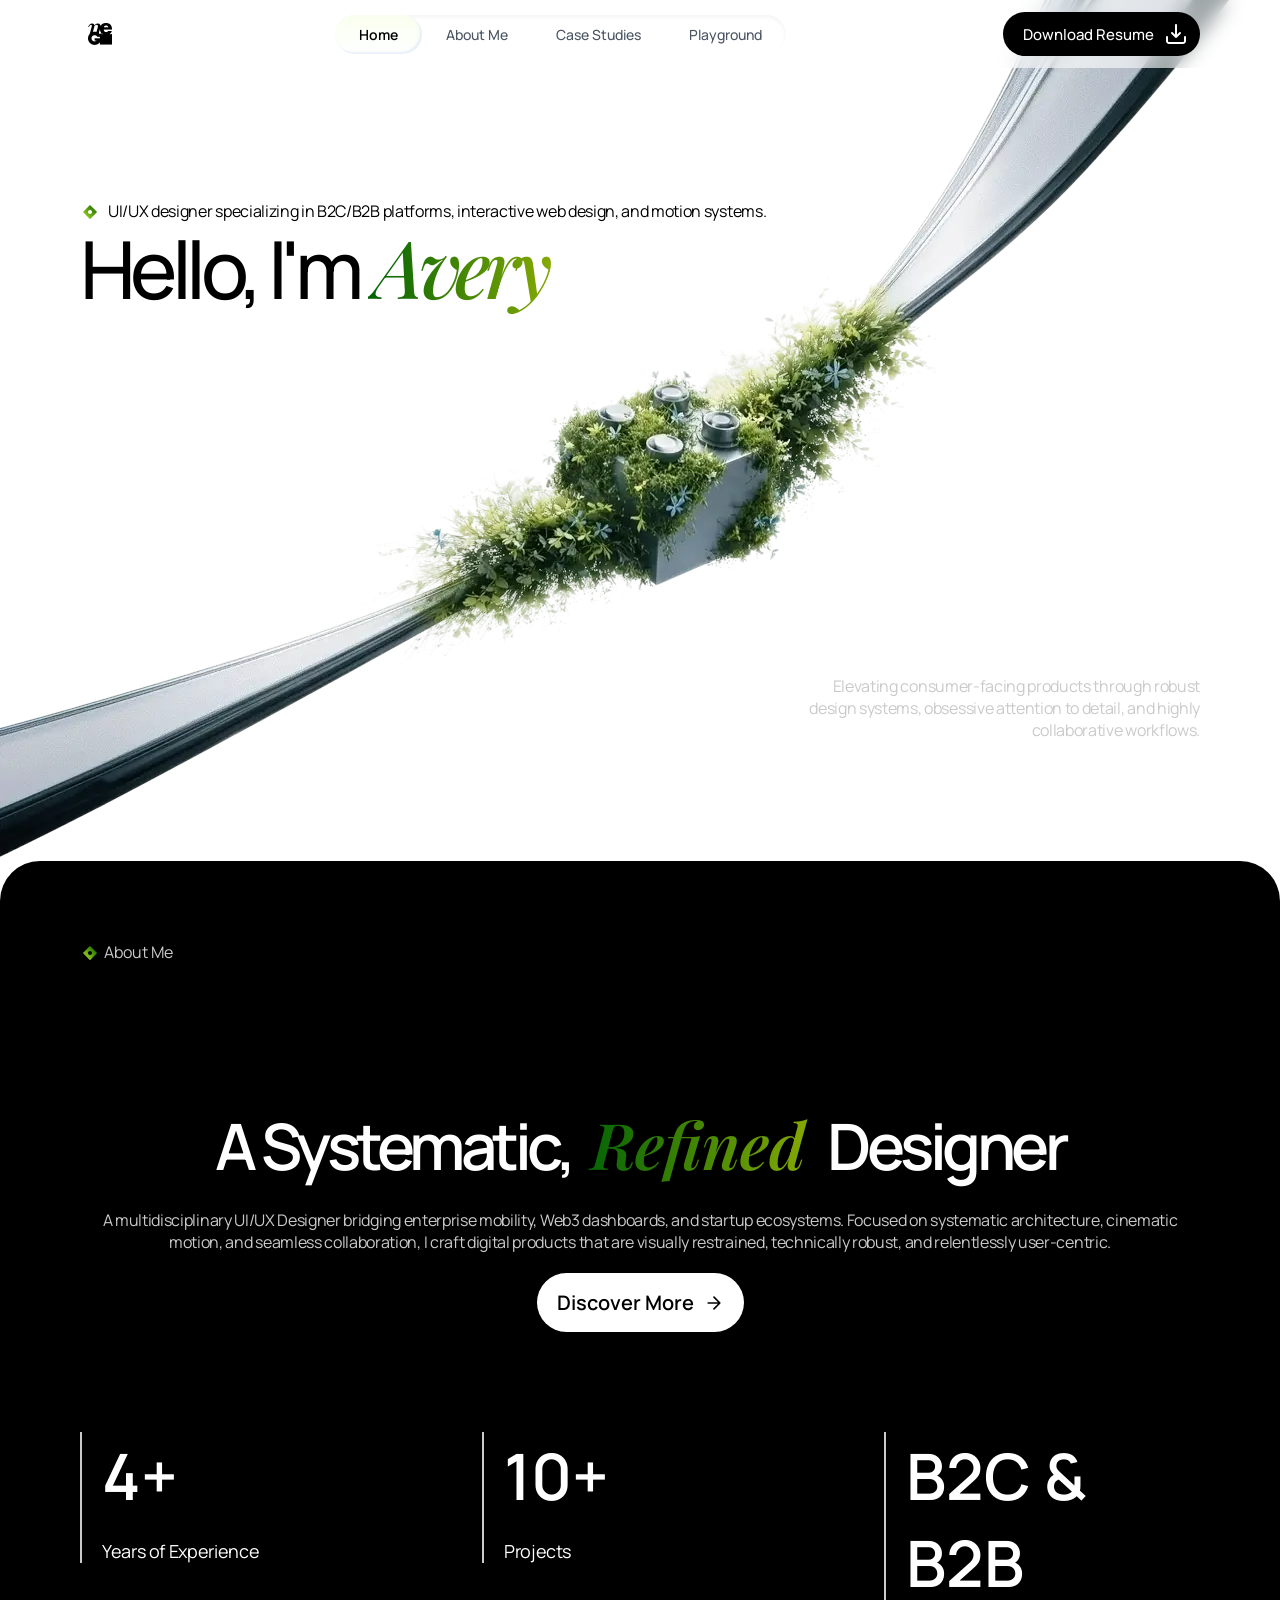
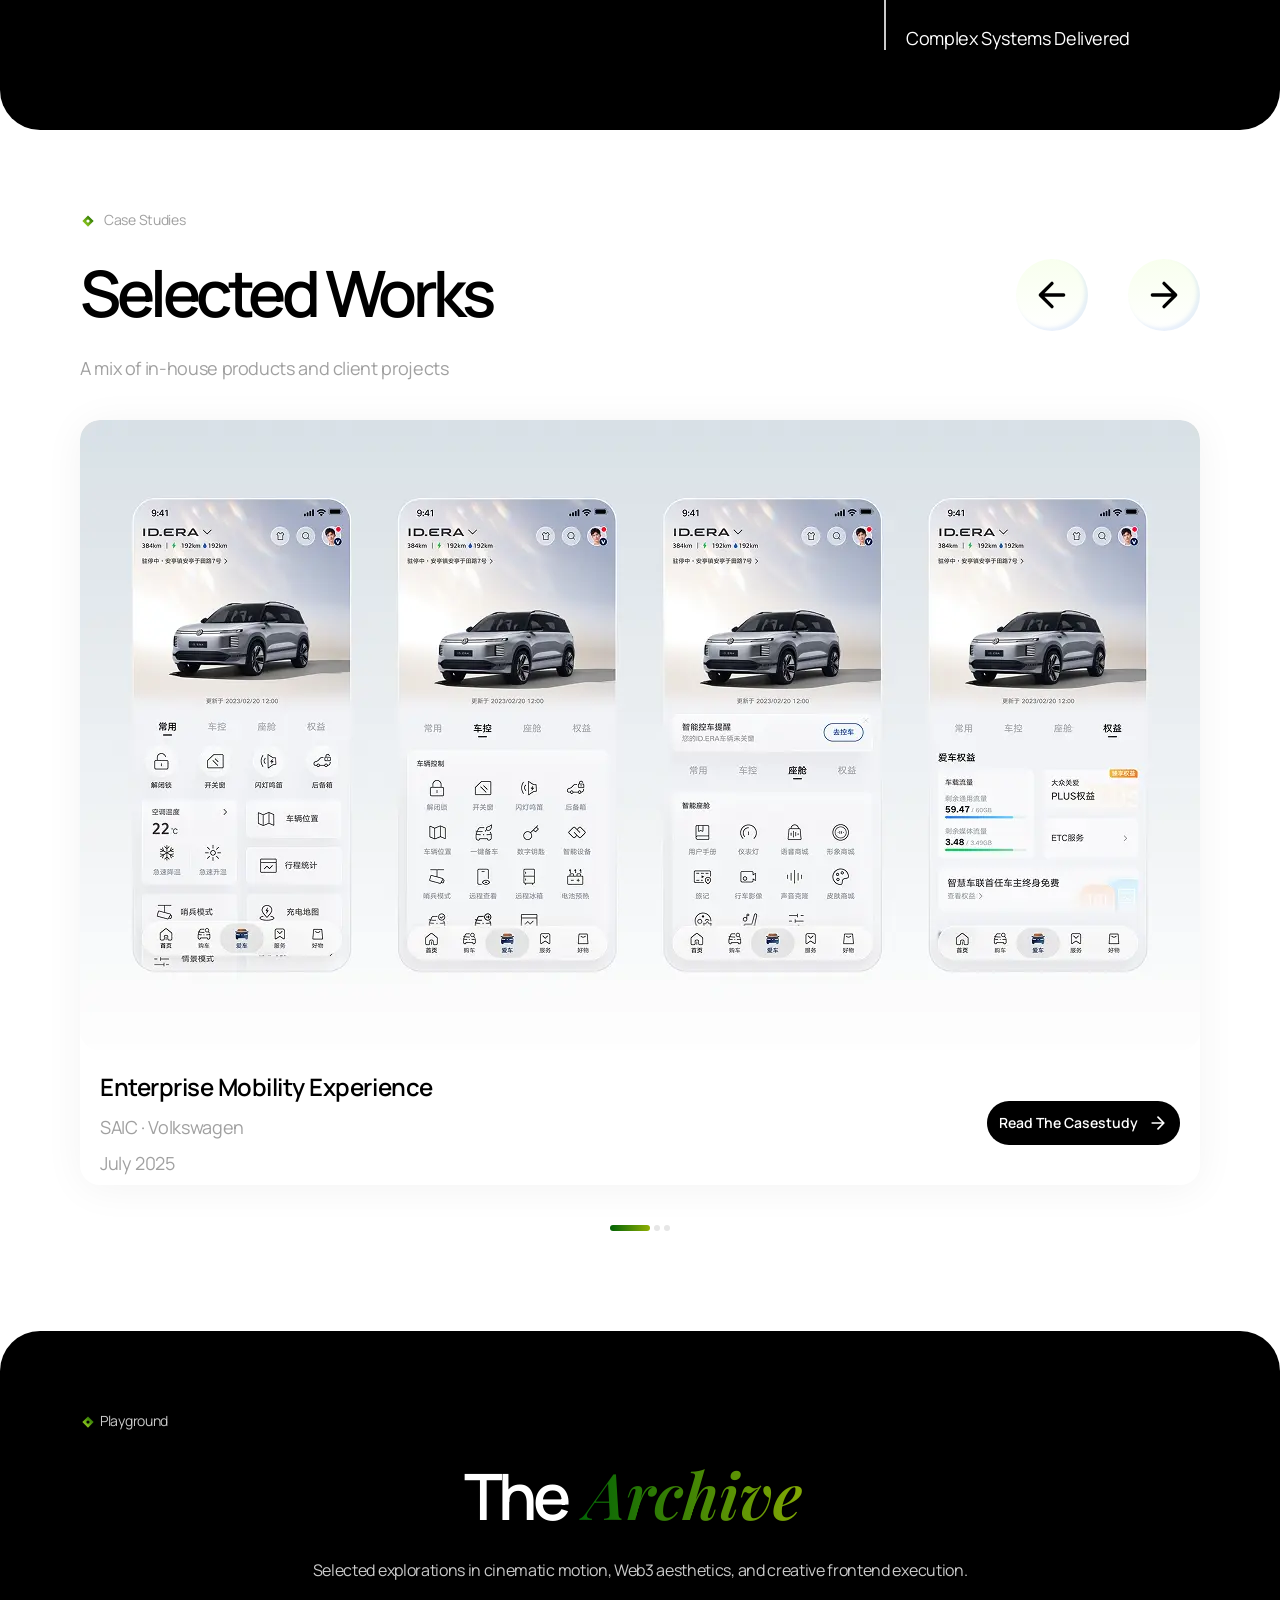
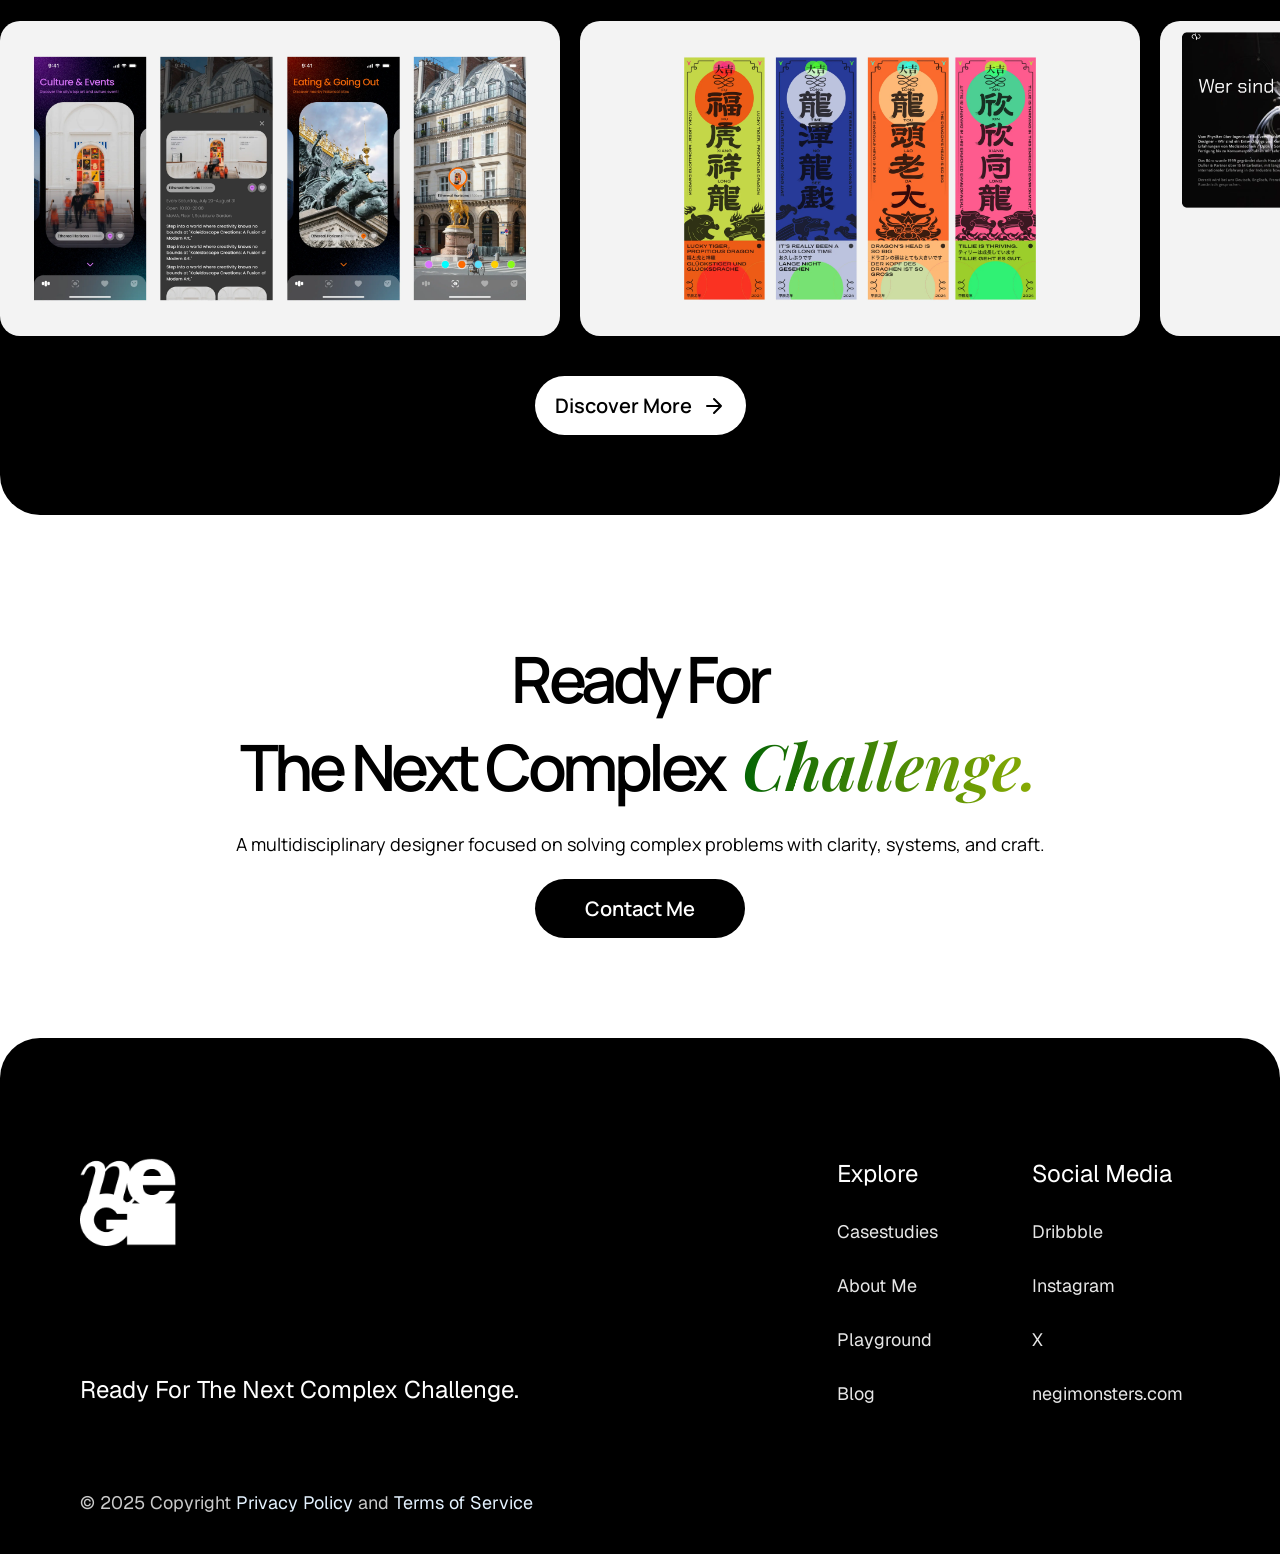
==== commit b4989bd0: "Update index.html" ====
--- a/index.html
+++ b/index.html
@@ -8,6 +8,7 @@
   <link rel="stylesheet" href="style.css">
   <link rel="preconnect" href="https://fonts.googleapis.com">
   <link rel="preconnect" href="https://fonts.gstatic.com" crossorigin>
+  <link rel="preload" as="image" href="heroBg.webp">
   <link href="https://fonts.googleapis.com/css2?family=Geist:wght@400;500&family=Manrope:wght@400;500;600&family=Playfair+Display:ital,wght@1,500&display=swap" rel="stylesheet">
 </head>
 <body>
@@ -23,7 +24,7 @@
       <a href="playground.html" class="nav-link">Playground</a>
     </div>
     <div class="nav-actions">
-      <a href="profolio.pdf" download="profolio.pdf" target="_blank" class="btn-download">
+      <a href="portfolio.pdf" download="portfolio.pdf" target="_blank" class="btn-download">
         Download Resume
         <svg width="24" height="24" viewBox="0 0 24 24" fill="none" xmlns="http://www.w3.org/2000/svg">
           <path d="M12 15V3M12 15L8 11M12 15L16 11M21 15V19C21 19.5304 20.7893 20.0391 20.4142 20.4142C20.0391 20.7893 19.5304 21 19 21H5C4.46957 21 3.96086 20.7893 3.58579 20.4142C3.21071 20.0391 3 19.5304 3 19V15" stroke="currentColor" stroke-width="2" stroke-linecap="round" stroke-linejoin="round"/>
@@ -36,7 +37,7 @@
         </svg>
       </button>
 
-      <a href="#" class="btn-download-tablet">
+      <a href="portfolio.pdf" download="portfolio.pdf" target="_blank" class="btn-download-tablet">
         <svg width="24" height="24" viewBox="0 0 24 24" fill="none" xmlns="http://www.w3.org/2000/svg">
           <path d="M12 15V3M12 15L8 11M12 15L16 11M21 15V19C21 19.5304 20.7893 20.0391 20.4142 20.4142C20.0391 20.7893 19.5304 21 19 21H5C4.46957 21 3.96086 20.7893 3.58579 20.4142C3.21071 20.0391 3 19.5304 3 19V15" stroke="currentColor" stroke-width="2" stroke-linecap="round" stroke-linejoin="round"/>
         </svg>
@@ -46,7 +47,7 @@
 
   <section class="hero-section" id="home">
     <div class="hero-visual">
-      <img src="heroBg.png" alt="Creative flow and growth concept">
+      <img src="heroBg.webp" alt="Creative flow and growth concept">
     </div>
     <div class="hero-content">
       <div class="hero-left">
@@ -163,7 +164,7 @@
       
       <div class="project-card active">
         <div class="project-image">
-          <img src="vagan.png" alt="Enterprise Mobility Experience">
+          <img src="vagan.webp" loading="lazy" alt="Enterprise Mobility Experience">
         </div>
         <div class="project-info">
           <div class="info-left">
@@ -184,7 +185,7 @@
 
       <div class="project-card">
         <div class="project-image">
-          <img src="exp2H.png" alt="Web3 Trading Dashboard">
+          <img src="exp2H.webp" loading="lazy" alt="Web3 Trading Dashboard">
         </div>
         <div class="project-info">
           <div class="info-left">
@@ -205,7 +206,7 @@
 
       <div class="project-card">
         <div class="project-image">
-          <img src="exp3H.png" alt="Digital Vault Experience">
+          <img src="exp3H.webp" loading="lazy" alt="Digital Vault Experience">
         </div>
         <div class="project-info">
           <div class="info-left">
@@ -259,42 +260,42 @@
       <div class="marquee-track">
         
         <div class="archive-card">
-          <img src="c1.png" alt="Free X/Twitter Posts Templates">
-        </div>
-        <div class="archive-card">
-          <img src="c2.png" alt="Onyx Web3 Exchange Design">
-        </div>
-        <div class="archive-card">
-          <img src="c3.png" alt="More Explorations">
-        </div>
-
-        <div class="archive-card">
-          <img src="c4.png" alt="Free X/Twitter Posts Templates">
-        </div>
-        <div class="archive-card">
-          <img src="c5.png" alt="Onyx Web3 Exchange Design">
-        </div>
-        <div class="archive-card">
-          <img src="c6.png" alt="More Explorations">
-        </div>
-                <div class="archive-card">
-          <img src="c1.png" alt="Free X/Twitter Posts Templates">
-        </div>
-        <div class="archive-card">
-          <img src="c2.png" alt="Onyx Web3 Exchange Design">
-        </div>
-        <div class="archive-card">
-          <img src="c3.png" alt="More Explorations">
-        </div>
-
-        <div class="archive-card">
-          <img src="c4.png" alt="Free X/Twitter Posts Templates">
-        </div>
-        <div class="archive-card">
-          <img src="c5.png" alt="Onyx Web3 Exchange Design">
-        </div>
-        <div class="archive-card">
-          <img src="c6.png" alt="More Explorations">
+          <img src="c1.webp" loading="lazy" alt="Free X/Twitter Posts Templates">
+        </div>
+        <div class="archive-card">
+          <img src="c2.webp" loading="lazy"  alt="Onyx Web3 Exchange Design">
+        </div>
+        <div class="archive-card">
+          <img src="c3.webp" loading="lazy" alt="More Explorations">
+        </div>
+
+        <div class="archive-card">
+          <img src="c4.webp" loading="lazy" alt="Free X/Twitter Posts Templates">
+        </div>
+        <div class="archive-card">
+          <img src="c5.webp" loading="lazy" alt="Onyx Web3 Exchange Design">
+        </div>
+        <div class="archive-card">
+          <img src="c6.webp" loading="lazy" alt="More Explorations">
+        </div>
+        <div class="archive-card">
+          <img src="c1.webp" loading="lazy" alt="Free X/Twitter Posts Templates">
+        </div>
+        <div class="archive-card">
+          <img src="c2.webp" loading="lazy" alt="Onyx Web3 Exchange Design">
+        </div>
+        <div class="archive-card">
+          <img src="c3.webp" loading="lazy" alt="More Explorations">
+        </div>
+
+        <div class="archive-card">
+          <img src="c4.webp" loading="lazy" alt="Free X/Twitter Posts Templates">
+        </div>
+        <div class="archive-card">
+          <img src="c5.webp" loading="lazy" alt="Onyx Web3 Exchange Design">
+        </div>
+        <div class="archive-card">
+          <img src="c6.webp" loading="lazy" alt="More Explorations">
         </div>
       
 
@@ -351,4 +352,4 @@
   </footer>
   <script src="script.js"></script>
 </body>
-</html>+</html>
--- a/style.css
+++ b/style.css
@@ -693,69 +693,37 @@
    ----------------------------------------- */
 @media screen and (max-width: 768px) {
   
-  /* --- Navbar & 下拉菜单 --- */
+  /* =========================================
+     1. Navbar & 下拉菜单 (完全锁定，与主页一致)
+     ========================================= */
   .navbar { 
-    padding:20px 20px 0 20px; 
+    padding: 12px 20px; 
     flex-wrap: wrap; 
-    /* 统一交由外层 navbar 处理毛玻璃，防止嵌套冲突 */
-    background: var(--nav-bg); /* 稍微增加不透明度 */
-    backdrop-filter: blur(10px);
-    -webkit-backdrop-filter: blur(10px);
-  }
-  
+    background: rgba(255, 255, 255, 0.75); 
+    backdrop-filter: blur(20px);
+    -webkit-backdrop-filter: blur(20px);
+  }
   .nav-logo { order: 1; }
-  
   .nav-actions { order: 2; width: auto; gap: 12px; }
   
   .btn-menu-mobile {
-    display: flex;
-    width: 44px; height: 44px;
+    display: flex; width: 44px; height: 44px;
     justify-content: center; align-items: center;
     background-color: var(--text-primary); color: var(--text-one);
     border-radius: 50%; border: none; cursor: pointer;
     transition: background-color var(--transition-speed) ease;
   }
 
-  /* 魔法菜单：取消绝对定位，回归常规文档流，直接撑开父级 */
   .nav-menu {
-    order: 3;
-    width: 100%;
-    flex-direction: column;
-    align-items: flex-start;
-    
-    /* 清除桌面端的独立属性，完全融入父级 Navbar */
-    position: static; 
-    background: transparent;
-    backdrop-filter: none;
-    -webkit-backdrop-filter: none;
-    border: none;
-    box-shadow: none;
-    border-radius: 0;
-    
-    /* 使用 max-height 实现丝滑展开动画 */
-    max-height: 0;
-    opacity: 0;
-    overflow: hidden;
-    margin-top: 0;
+    order: 3; width: 100%; flex-direction: column; align-items: flex-start;
+    position: static; background: transparent; backdrop-filter: none;
+    -webkit-backdrop-filter: none; border: none; box-shadow: none; border-radius: 0;
+    max-height: 0; opacity: 0; overflow: hidden; padding: 0 10px; margin-top: 0;
     transition: all 0.4s cubic-bezier(0.16, 1, 0.3, 1);
   }
-
-  /* 激活状态：展开高度，撑开外层 Navbar */
-  .nav-menu.active {
-    max-height: 400px; /* 足够装下菜单的高度 */
-    opacity: 1;
-  }
-
-  .nav-link {
-    font-size: 20px;
-    padding: 20px 0;
-    font-weight: 600;
-    width: 100%;
-  }
-  
-  .nav-link.active {
-    background: transparent; box-shadow: none; color: var(--text-primary);
-  }
+  .nav-menu.active { max-height: 400px; opacity: 1; padding: 20px 10px 10px 10px; margin-top: 10px; border-top: 1px solid rgba(0, 0, 0, 0.05); }
+  .nav-link { font-size: 24px; padding: 16px 0; font-weight: 500; width: 100%; }
+  .nav-link.active { background: transparent; box-shadow: none; color: var(--text-primary); }
 
   /* --- Hero 区域 (魔法排序) --- */
   .hero-section { 
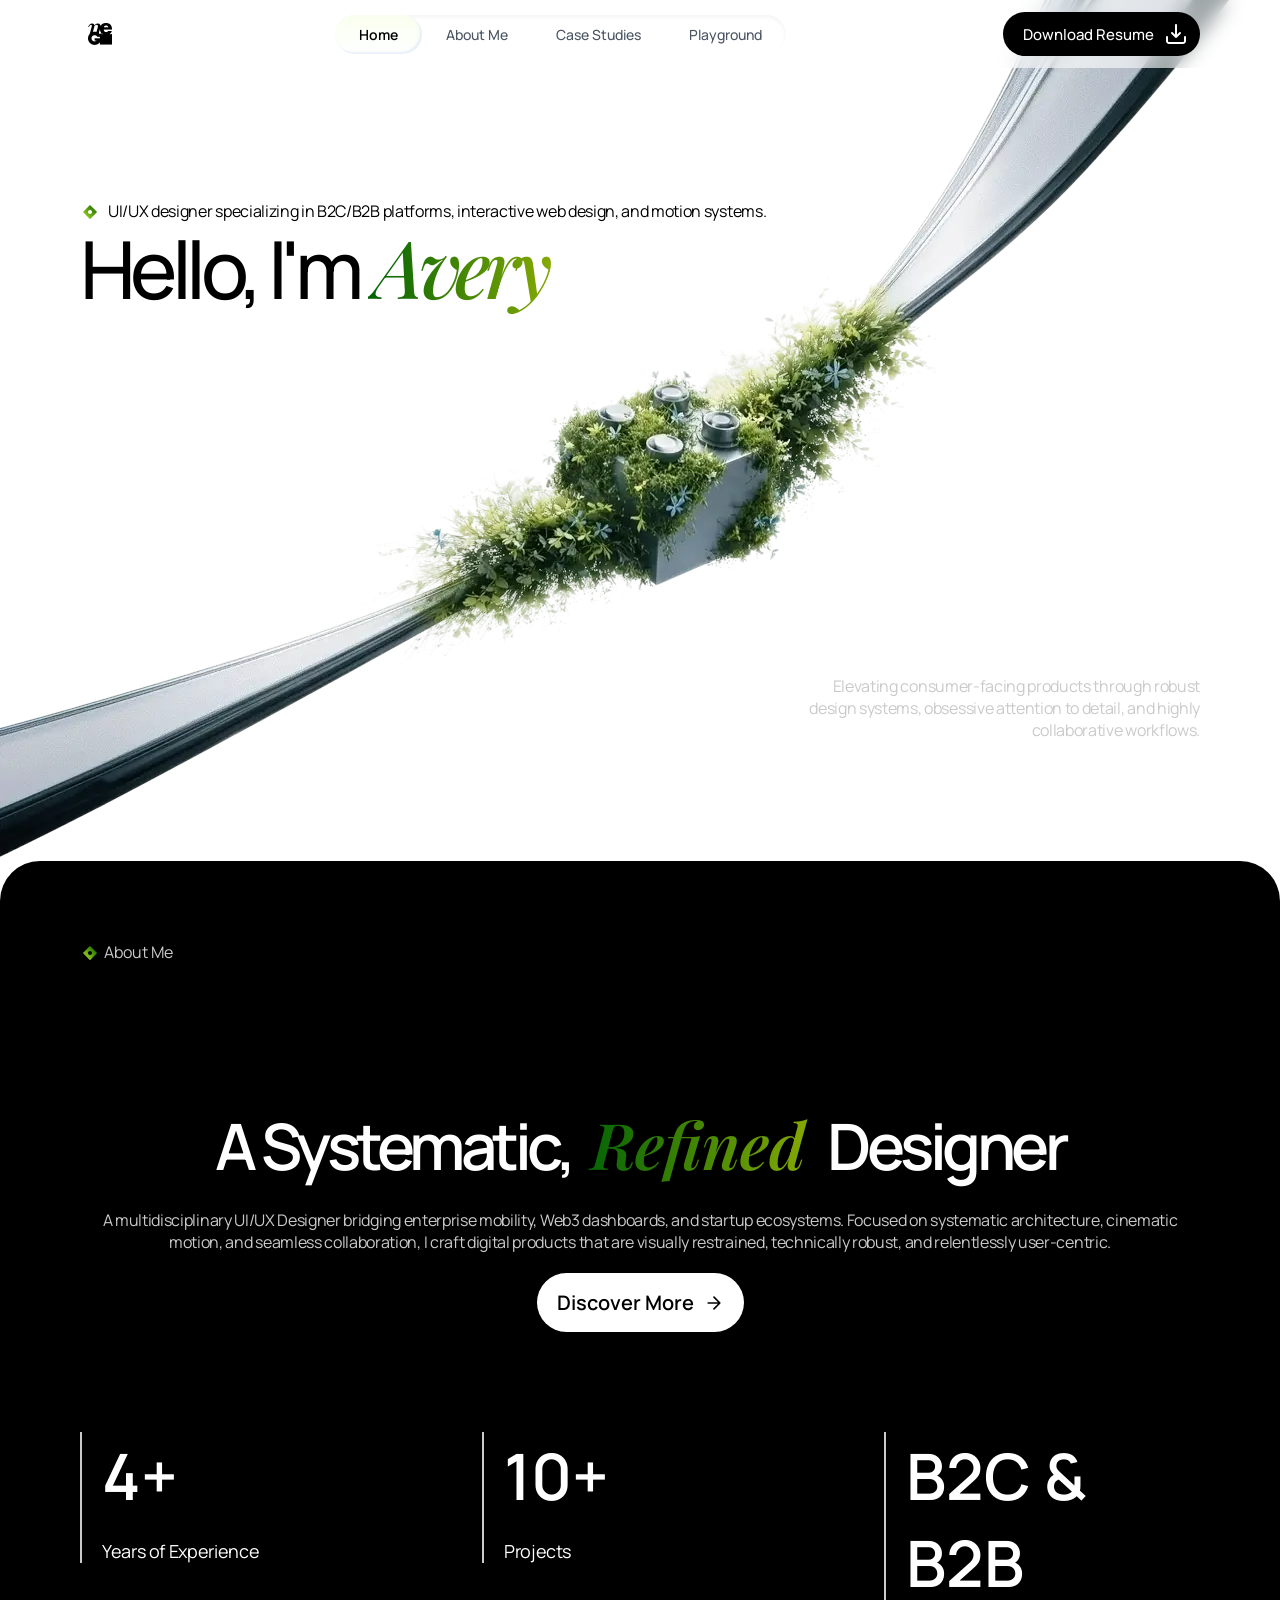
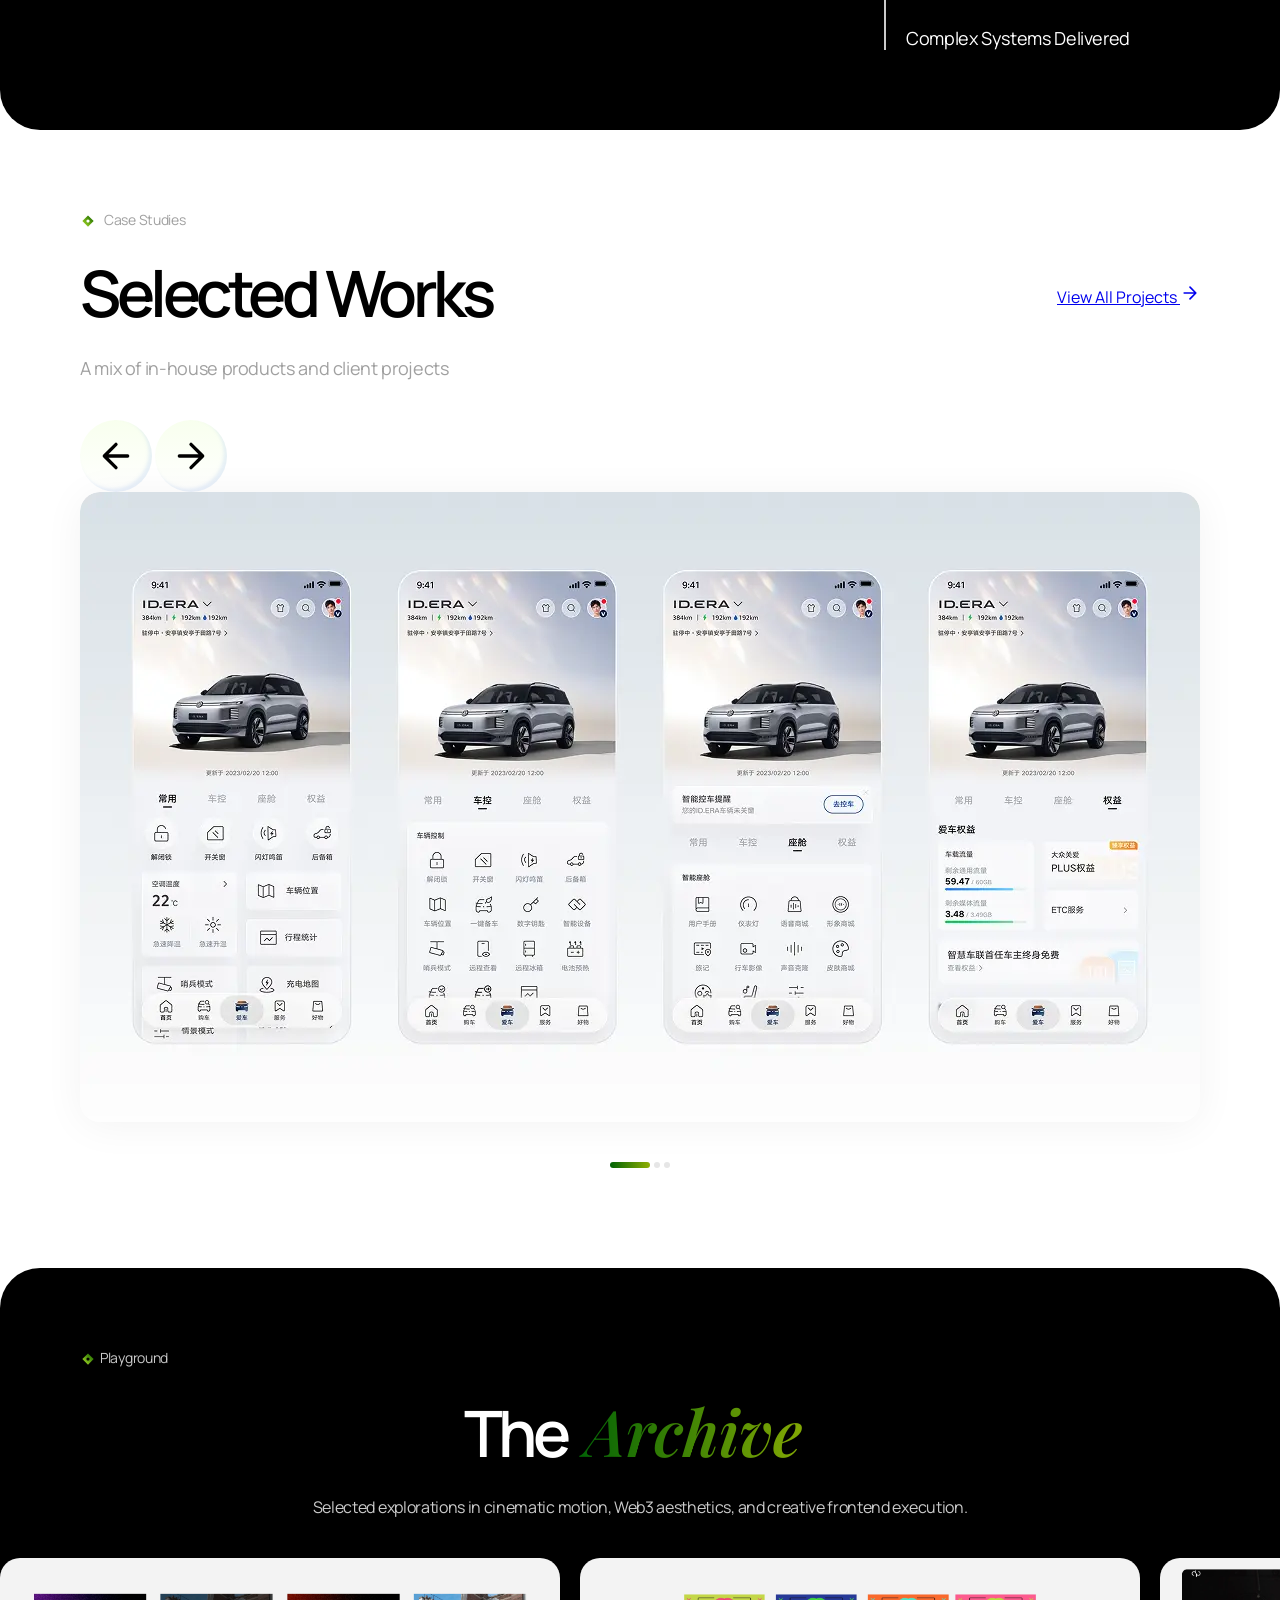
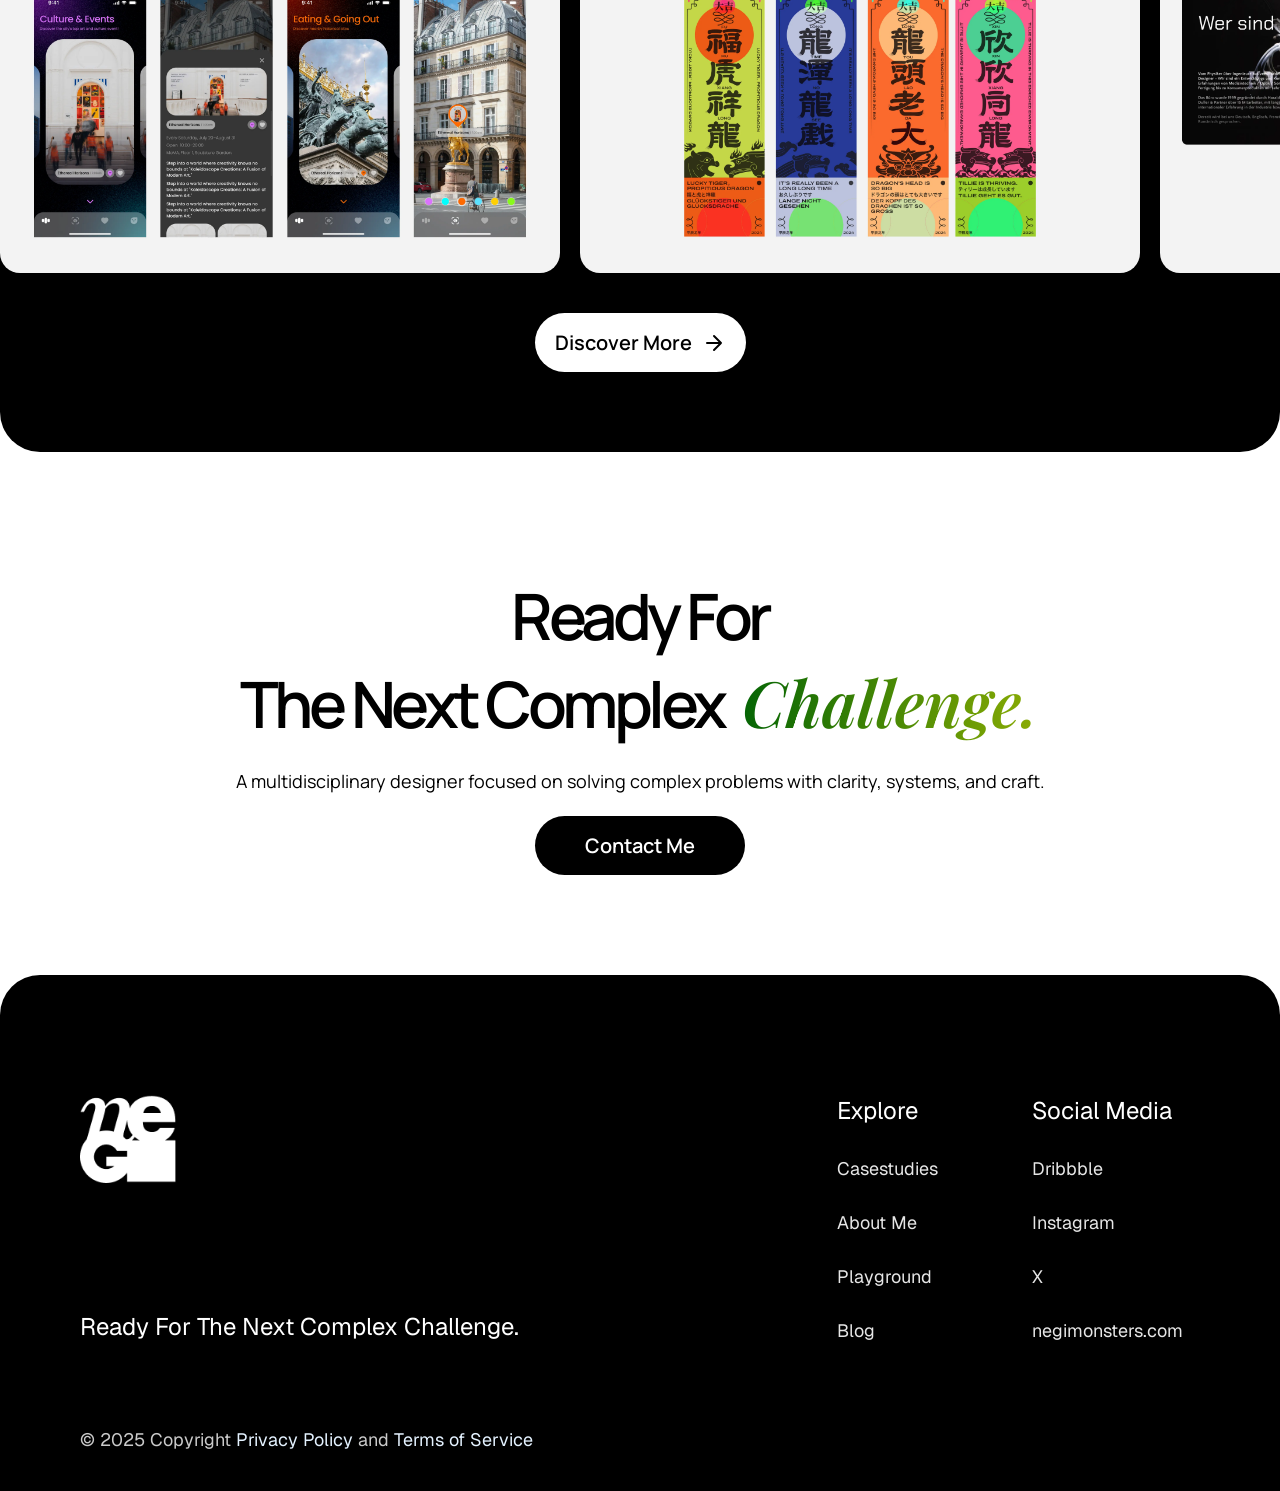
==== commit 43fb4929: "Add 'View All Projects' button and update project cards" ====
--- a/index.html
+++ b/index.html
@@ -146,84 +146,60 @@
         <h2 class="section-title">Selected Works</h2>
         <p class="section-subtitle">A mix of in-house products and client projects</p>
       </div>
+      
+      <!-- 🌟 新增：右上角的 View All Projects 按钮 -->
       <div class="header-right">
-        <button class="nav-arrow prev-arrow">
-          <svg width="40" height="40" viewBox="0 0 24 24" fill="none" xmlns="http://www.w3.org/2000/svg">
-            <path d="M19 12H5M5 12L12 19M5 12L12 5" stroke="currentColor" stroke-width="2" stroke-linecap="round" stroke-linejoin="round"/>
-          </svg>
-        </button>
-        <button class="nav-arrow next-arrow">
-          <svg width="40" height="40" viewBox="0 0 24 24" fill="none" xmlns="http://www.w3.org/2000/svg">
+        <a href="playground.html" class="btn-view-all">
+          View All Projects
+          <svg width="20" height="20" viewBox="0 0 24 24" fill="none" xmlns="http://www.w3.org/2000/svg">
             <path d="M5 12H19M19 12L12 5M19 12L12 19" stroke="currentColor" stroke-width="2" stroke-linecap="round" stroke-linejoin="round"/>
           </svg>
-        </button>
-      </div>
-    </div>
-
+        </a>
+      </div>
+    </div>
+
+    <!-- 🌟 轮播容器 -->
     <div class="carousel-wrapper" style="position: relative;">
       
+      <!-- 🌟 将箭头移入容器内部，方便绝对定位覆盖在图片上 -->
+      <button class="nav-arrow prev-arrow">
+        <svg width="40" height="40" viewBox="0 0 24 24" fill="none" xmlns="http://www.w3.org/2000/svg">
+          <path d="M19 12H5M5 12L12 19M5 12L12 5" stroke="currentColor" stroke-width="2" stroke-linecap="round" stroke-linejoin="round"/>
+        </svg>
+      </button>
+      <button class="nav-arrow next-arrow">
+        <svg width="40" height="40" viewBox="0 0 24 24" fill="none" xmlns="http://www.w3.org/2000/svg">
+          <path d="M5 12H19M19 12L12 5M19 12L12 19" stroke="currentColor" stroke-width="2" stroke-linecap="round" stroke-linejoin="round"/>
+        </svg>
+      </button>
+      
+      <!-- 卡片 1 (整图可点击) -->
       <div class="project-card active">
-        <div class="project-image">
-          <img src="vagan.webp" loading="lazy" alt="Enterprise Mobility Experience">
-        </div>
-        <div class="project-info">
-          <div class="info-left">
-            <h3 class="project-title">Enterprise Mobility Experience</h3>
-            <p class="project-meta">SAIC · Volkswagen</p>
-            <p class="project-date">July 2025</p>
+        <a href="exp.html" class="project-image-link">
+          <div class="project-image">
+            <img src="vagan.webp" loading="lazy" alt="Enterprise Mobility Experience">
           </div>
-          <div class="info-right">
-            <a href="exp.html" class="btn-read">
-              Read The Casestudy
-              <svg width="20" height="20" viewBox="0 0 24 24" fill="none" xmlns="http://www.w3.org/2000/svg">
-                <path d="M5 12H19M19 12L12 5M19 12L12 19" stroke="currentColor" stroke-width="2" stroke-linecap="round" stroke-linejoin="round"/>
-              </svg>
-            </a>
+        </a>
+      </div>
+
+      <!-- 卡片 2 (整图可点击) -->
+      <div class="project-card">
+        <a href="exp2.html" class="project-image-link">
+          <div class="project-image">
+            <img src="exp2H.webp" loading="lazy" alt="Web3 Trading Dashboard">
           </div>
-        </div>
-      </div>
-
+        </a>
+      </div>
+
+      <!-- 卡片 3 (整图可点击) -->
       <div class="project-card">
-        <div class="project-image">
-          <img src="exp2H.webp" loading="lazy" alt="Web3 Trading Dashboard">
-        </div>
-        <div class="project-info">
-          <div class="info-left">
-            <h3 class="project-title">Web3 Trading Dashboard</h3>
-            <p class="project-meta">Decentralized Finance</p>
-            <p class="project-date">February 2026</p>
+        <a href="exp3.html" class="project-image-link">
+          <div class="project-image">
+            <img src="exp3H.webp" loading="lazy" alt="Digital Vault Experience">
           </div>
-          <div class="info-right">
-            <a href="exp2.html" class="btn-read">
-              Read The Casestudy
-              <svg width="20" height="20" viewBox="0 0 24 24" fill="none" xmlns="http://www.w3.org/2000/svg">
-                <path d="M5 12H19M19 12L12 5M19 12L12 19" stroke="currentColor" stroke-width="2" stroke-linecap="round" stroke-linejoin="round"/>
-              </svg>
-            </a>
-          </div>
-        </div>
-      </div>
-
-      <div class="project-card">
-        <div class="project-image">
-          <img src="exp3H.webp" loading="lazy" alt="Digital Vault Experience">
-        </div>
-        <div class="project-info">
-          <div class="info-left">
-            <h3 class="project-title">Digital Vault Experience</h3>
-            <p class="project-meta">Modular Animation</p>
-            <p class="project-date">January 2026</p>
-          </div>
-          <div class="info-right">
-            <a href="exp3.html" class="btn-read">
-              Read The Casestudy
-              <svg width="20" height="20" viewBox="0 0 24 24" fill="none" xmlns="http://www.w3.org/2000/svg">
-                <path d="M5 12H19M19 12L12 5M19 12L12 19" stroke="currentColor" stroke-width="2" stroke-linecap="round" stroke-linejoin="round"/>
-              </svg>
-            </a>
-          </div>
-        </div>
-      </div>
+        </a>
+      </div>
+
     </div>
 
     <div class="carousel-pagination">
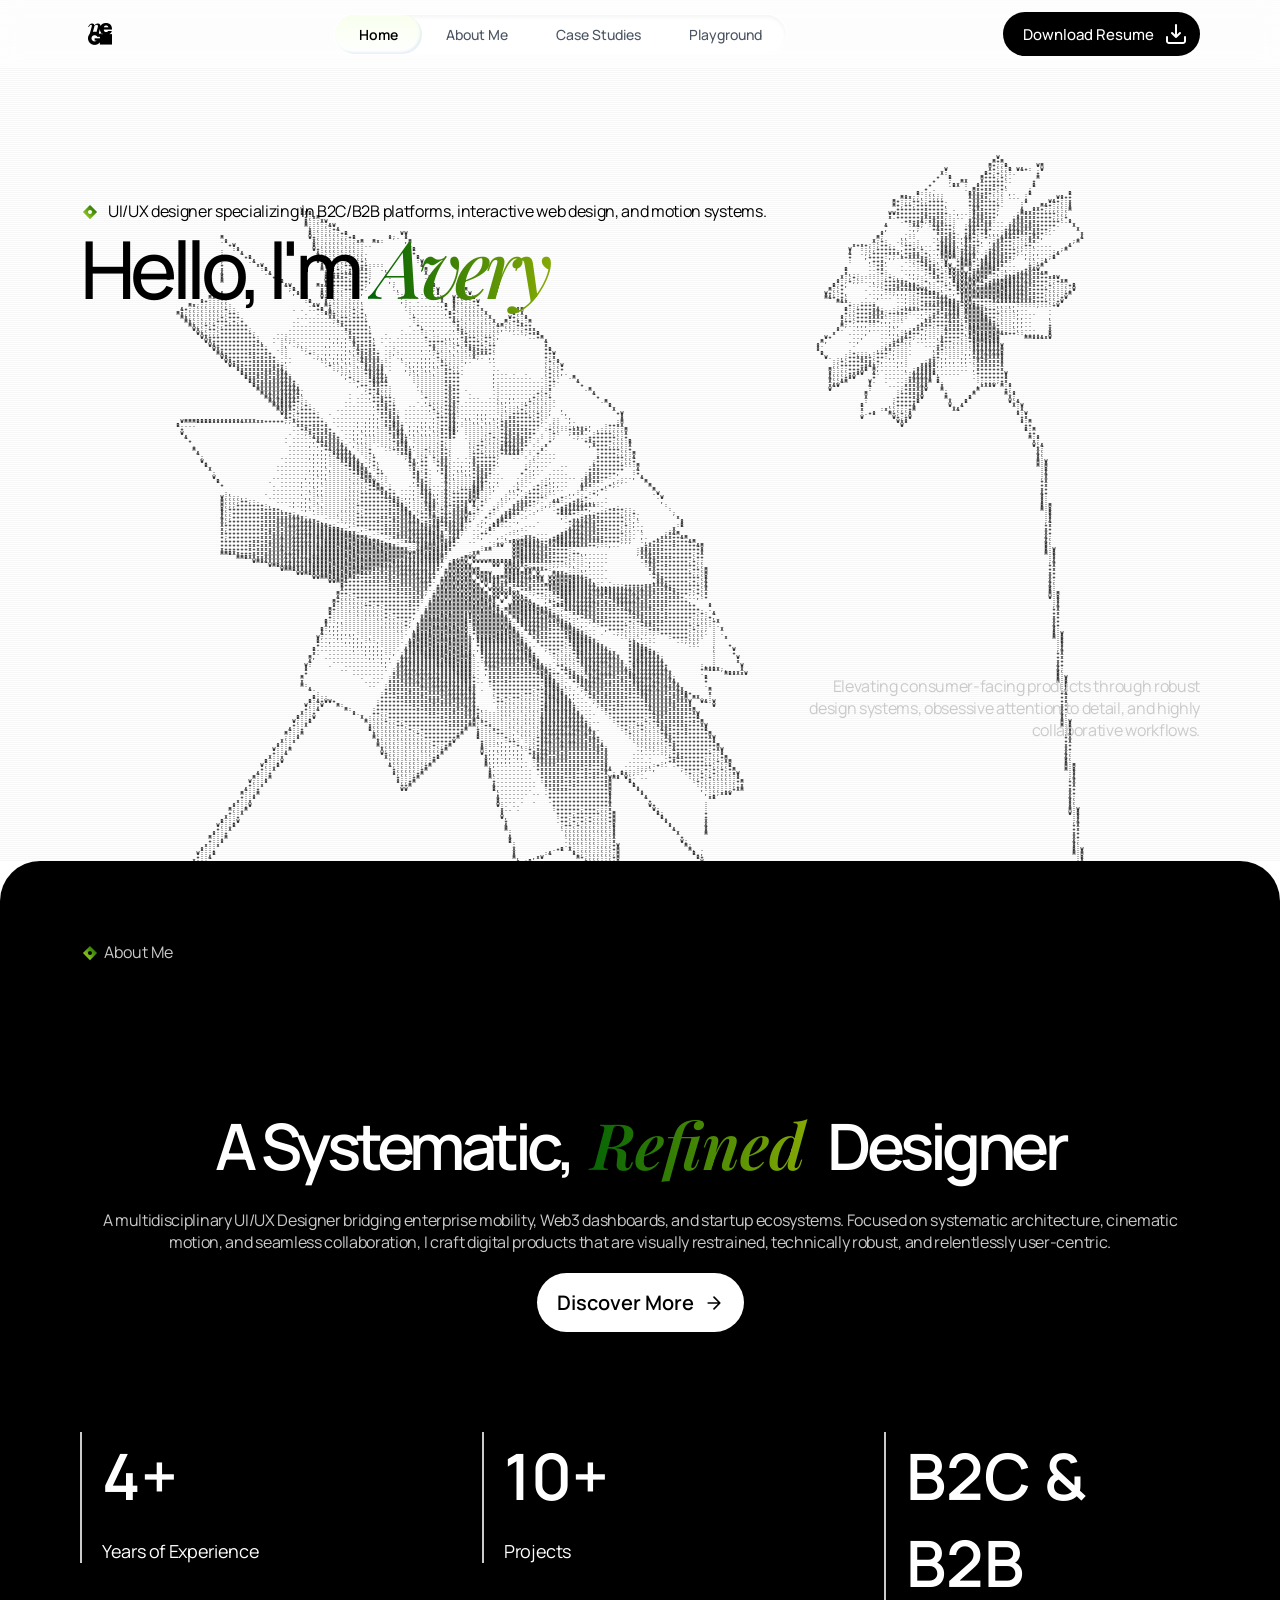
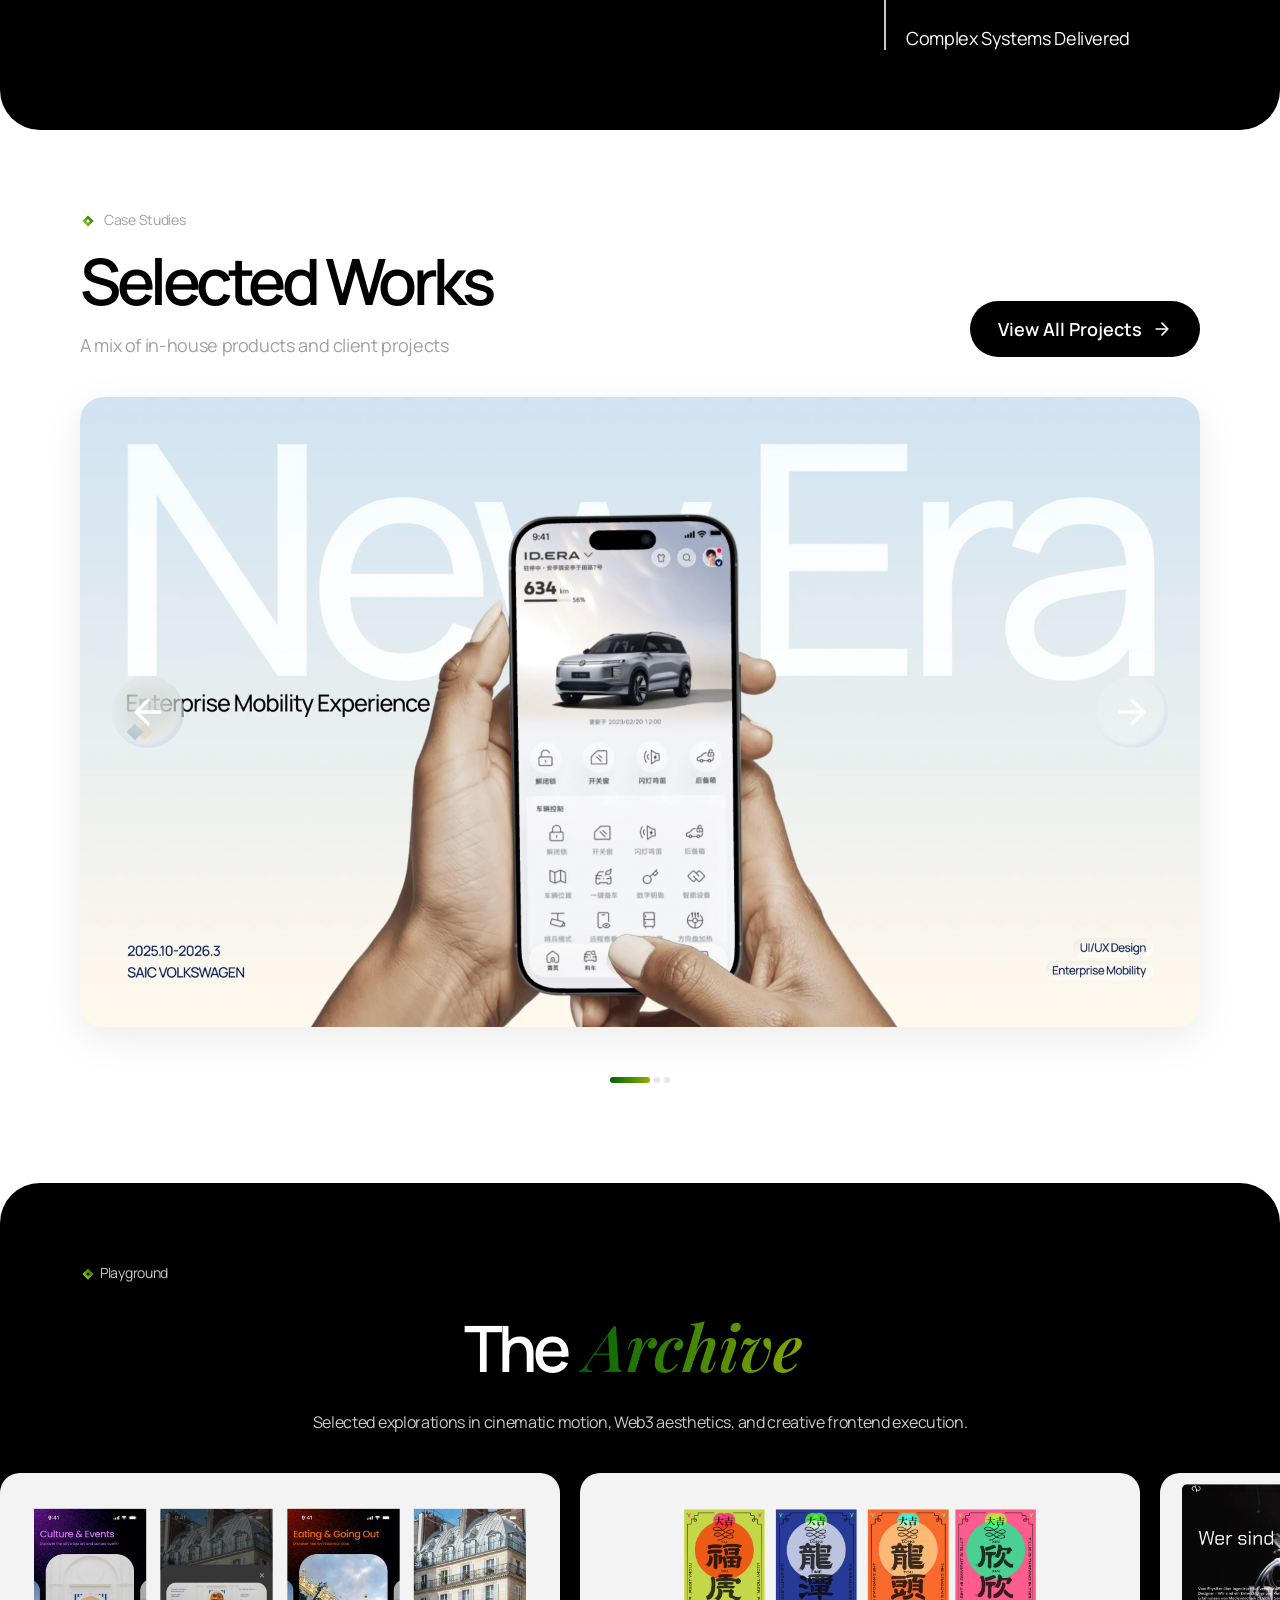
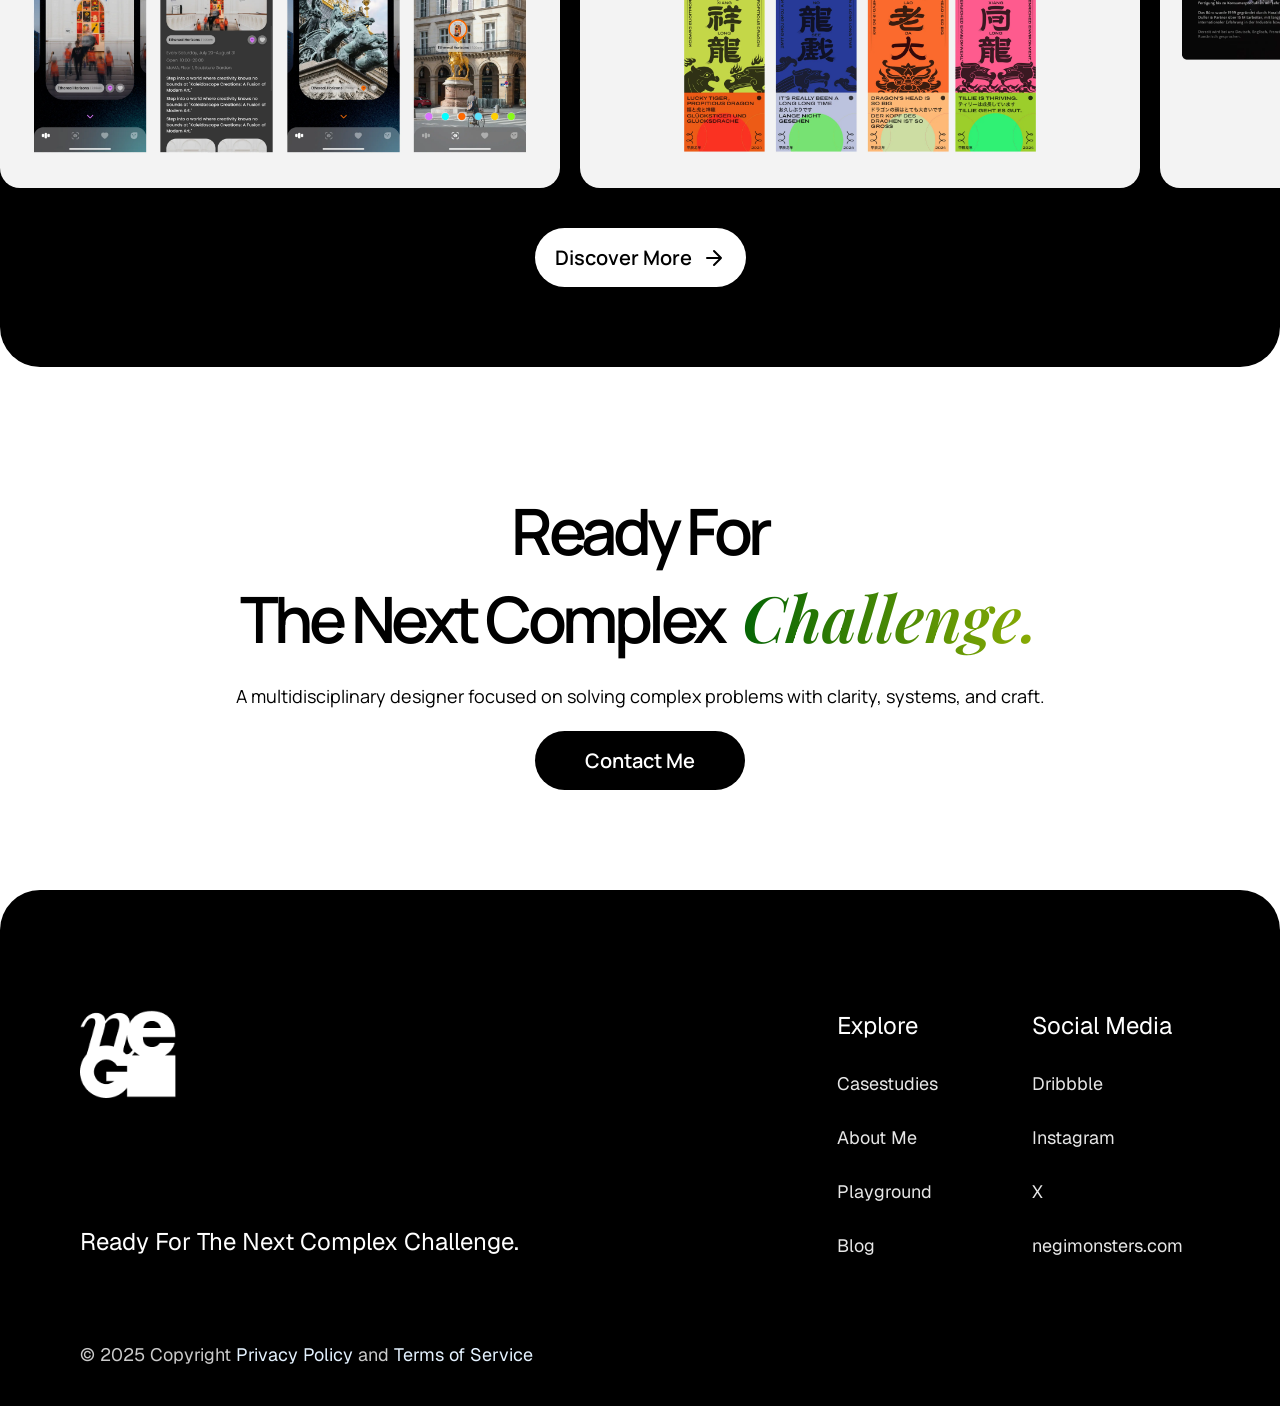
==== commit c9688d0f: "Add files via upload" ====
--- a/index.html
+++ b/index.html
@@ -8,7 +8,7 @@
   <link rel="stylesheet" href="style.css">
   <link rel="preconnect" href="https://fonts.googleapis.com">
   <link rel="preconnect" href="https://fonts.gstatic.com" crossorigin>
-  <link rel="preload" as="image" href="heroBg.webp">
+  <!-- 注意：已经去掉了原先加载 heroBg.webp 的 preload，因为我们换成动态 Canvas 了 -->
   <link href="https://fonts.googleapis.com/css2?family=Geist:wght@400;500&family=Manrope:wght@400;500;600&family=Playfair+Display:ital,wght@1,500&display=swap" rel="stylesheet">
 </head>
 <body>
@@ -20,7 +20,7 @@
     <div class="nav-menu">
       <a href="index.html" class="nav-link active">Home</a>
       <a href="case.html" class="nav-link">About Me</a>
-      <a href="exp.html" class="nav-link">Case Studies</a>
+      <a href="project.html" class="nav-link">Case Studies</a>
       <a href="playground.html" class="nav-link">Playground</a>
     </div>
     <div class="nav-actions">
@@ -47,7 +47,8 @@
 
   <section class="hero-section" id="home">
     <div class="hero-visual">
-      <img src="heroBg.webp" alt="Creative flow and growth concept">
+      <!-- 🌟 原本的 img 换成了 canvas -->
+      <canvas id="asciiCanvas"></canvas>
     </div>
     <div class="hero-content">
       <div class="hero-left">
@@ -147,9 +148,8 @@
         <p class="section-subtitle">A mix of in-house products and client projects</p>
       </div>
       
-      <!-- 🌟 新增：右上角的 View All Projects 按钮 -->
       <div class="header-right">
-        <a href="playground.html" class="btn-view-all">
+        <a href="project.html" class="btn-view-all">
           View All Projects
           <svg width="20" height="20" viewBox="0 0 24 24" fill="none" xmlns="http://www.w3.org/2000/svg">
             <path d="M5 12H19M19 12L12 5M19 12L12 19" stroke="currentColor" stroke-width="2" stroke-linecap="round" stroke-linejoin="round"/>
@@ -158,10 +158,8 @@
       </div>
     </div>
 
-    <!-- 🌟 轮播容器 -->
     <div class="carousel-wrapper" style="position: relative;">
       
-      <!-- 🌟 将箭头移入容器内部，方便绝对定位覆盖在图片上 -->
       <button class="nav-arrow prev-arrow">
         <svg width="40" height="40" viewBox="0 0 24 24" fill="none" xmlns="http://www.w3.org/2000/svg">
           <path d="M19 12H5M5 12L12 19M5 12L12 5" stroke="currentColor" stroke-width="2" stroke-linecap="round" stroke-linejoin="round"/>
@@ -173,29 +171,26 @@
         </svg>
       </button>
       
-      <!-- 卡片 1 (整图可点击) -->
       <div class="project-card active">
         <a href="exp.html" class="project-image-link">
           <div class="project-image">
-            <img src="vagan.webp" loading="lazy" alt="Enterprise Mobility Experience">
+            <img src="case1_hero.webp" loading="lazy" alt="Enterprise Mobility Experience">
           </div>
         </a>
       </div>
 
-      <!-- 卡片 2 (整图可点击) -->
       <div class="project-card">
         <a href="exp2.html" class="project-image-link">
           <div class="project-image">
-            <img src="exp2H.webp" loading="lazy" alt="Web3 Trading Dashboard">
+            <img src="case2_hero.webp" loading="lazy" alt="Web3 Trading Dashboard">
           </div>
         </a>
       </div>
 
-      <!-- 卡片 3 (整图可点击) -->
       <div class="project-card">
         <a href="exp3.html" class="project-image-link">
           <div class="project-image">
-            <img src="exp3H.webp" loading="lazy" alt="Digital Vault Experience">
+            <img src="case3_hero.webp" loading="lazy" alt="Digital Vault Experience">
           </div>
         </a>
       </div>
@@ -328,4 +323,4 @@
   </footer>
   <script src="script.js"></script>
 </body>
-</html>
+</html>
--- a/style.css
+++ b/style.css
@@ -116,25 +116,44 @@
   overflow: hidden;
 }
 
+/* 🌟 修改：允许 Canvas 感应鼠标，并添加扫描线和背景 */
 .hero-visual {
   position: absolute;
   inset: 0; 
   z-index: 0;
-  pointer-events: none; 
+  pointer-events: auto; /* 允许鼠标交互 */
   width: 100%;
   height: 100%;
-}
-
-.hero-visual img { 
+  background-color: #ffffff; /* ASCII 画布底色 */
+  overflow: hidden;
+}
+
+/* 🌟 新增：扫描线质感 */
+.hero-visual::before {
+  content: "";
+  position: absolute;
+  top: 0; left: 0; width: 100%; height: 100%;
+  background: repeating-linear-gradient(
+      to bottom, 
+      rgba(0, 0, 0, 0.03) 0px, 
+      rgba(0, 0, 0, 0.03) 1px, 
+      transparent 1px, 
+      transparent 2px
+  );
+  pointer-events: none; /* 扫描线自身不需要点击 */
+  z-index: 10;
+}
+
+/* 🌟 新增：Canvas 样式 */
+#asciiCanvas {
   display: block;
-  width: 100%; 
-  height: 100%; 
-  /* 魔法属性：强制铺满整个容器，自动裁切不发生变形 */
-  object-fit: cover; 
-  /* 保证视觉中心（绿色砖块）始终在正中间 */
-  object-position: center center; 
-}
-
+  width: 100%;
+  height: 100%;
+  position: relative;
+  z-index: 1;
+}
+
+/* 🌟 修改：防止外层文字容器遮挡 Canvas 鼠标交互 */
 .hero-content {
   position: relative; 
   z-index: 2;
@@ -144,6 +163,12 @@
   gap: 360px; 
   width: 100%;
   padding: 80px 0 40px 0;
+  pointer-events: none; /* 让鼠标透过容器 */
+}
+
+/* 让文字自身依然可以被选中或点击 */
+.hero-content > * {
+  pointer-events: auto;
 }
 
 .hero-left { display: flex; flex-direction: column; align-items: flex-start; width: 100%; }
@@ -283,80 +308,121 @@
   background-color: transparent;
 }
 
-.section-header { display: flex; justify-content: space-between; align-items: center; }
+.section-header { display: flex; justify-content: space-between; align-items: flex-end; }
 .header-left { display: flex; flex-direction: column; align-items: flex-start; gap: 20px; }
 .section-tag { display: inline-flex; align-items: center; gap: 8px; color: var(--text-two); font-size: 14px; letter-spacing: -0.28px; }
-.section-title { color: var(--text-primary); font-size: 64px; font-weight: 600; letter-spacing: -4.48px; }
+.section-title { color: var(--text-primary); font-size: 64px; font-weight: 600; letter-spacing: -4.48px; line-height: 1; }
 .section-subtitle { color: var(--text-two); font-size: 18px; letter-spacing: -0.36px; }
-.header-right { display: flex; gap: 40px; }
-
-.nav-arrow {
+
+.header-right { display: flex; align-items: center; }
+
+/* 🌟 新增：View All Projects 黑色按钮 */
+.btn-view-all {
   display: inline-flex;
-  justify-content: center;
-  align-items: center;
-  min-width: 72px;
-  aspect-ratio: 1 / 1;
-  background: linear-gradient(180deg, #F8FFEE 0%, #FFF 100%);
-  color: var(--text-primary);
-  border: none;
-  border-radius: 50%;
-  box-shadow: -3.273px -3.273px 3.273px 0 rgba(168, 196, 238, 0.25) inset;
-  cursor: pointer;
-  transition: all var(--transition-speed) ease;
-}
-
-.nav-arrow:hover { background-color: #FAFAFA; }
-
-/* 修改：默认隐藏所有卡片，只有带 active 的才显示 */
-.project-card {
-  display: none; 
-  flex-direction: column;
+  align-items: center;
   gap: 10px;
-  background-color: var(--bg-color);
-  border-radius: 20px;
-  box-shadow: 0 4px 40px rgba(0, 0, 0, 0.05); 
-  overflow: hidden;
-}
-
-/* 激活状态：使用 flex 布局并加入滑入淡出动画 */
-.project-card.active {
-  display: flex;
-  animation: slideFadeIn 0.5s cubic-bezier(0.16, 1, 0.3, 1) forwards;
-}
-
-/* 丝滑的卡片切换动画 */
-@keyframes slideFadeIn {
-  0% { opacity: 0; transform: translateX(20px); }
-  100% { opacity: 1; transform: translateX(0); }
-}
-
-.project-image { width: 100%; height: auto; overflow: hidden; }
-.project-image img { display: block; width: 100%; height: auto; object-fit: cover; }
-
-.project-info { display: flex; justify-content: space-between; align-items: center; gap: 20px; padding: 10px 20px; }
-.info-left { display: flex; flex-direction: column; gap: 12px; }
-.project-title { color: var(--text-primary); font-size: 24px; font-weight: 600; letter-spacing: -0.48px; }
-.project-meta, .project-date { color: var(--text-two); font-size: 18px; letter-spacing: -0.36px; }
-
-.btn-read {
-  display: inline-flex;
-  align-items: center;
-  justify-content: center;
-  gap: 10px;
-  padding:12px; 
+  padding: 16px 28px;
   background-color: var(--text-primary);
-  color: var(--text-one);
-  font-size: 14px;
+  color: var(--bg-color);
+  font-size: 18px;
   font-weight: 600;
   text-decoration: none;
   border-radius: 42px;
   transition: background-color var(--transition-speed) ease;
 }
 
-
-.btn-read:hover { background-color: #333333; }
-
-.carousel-pagination { display: flex; justify-content: center; align-items: center; gap: 4px; }
+.btn-view-all:hover {
+  background-color: #333333;
+}
+
+/* 🌟 轮播外层容器 */
+.carousel-wrapper {
+  position: relative;
+  width: 100%;
+  border-radius: 24px;
+  overflow: hidden; /* 保证内部图片圆角完美 */
+  box-shadow: 0 12px 40px rgba(0, 0, 0, 0.08); 
+}
+
+/* 🌟 修改：悬浮在图片上的毛玻璃箭头 */
+.nav-arrow {
+  position: absolute;
+  top: 50%;
+  transform: translateY(-50%);
+  z-index: 10;
+  display: inline-flex;
+  flex-shrink: 0;
+  justify-content: center;
+  align-items: center;
+  gap: 17px;
+  width: 72px;
+  height: 72px;
+  border-radius: 68.727px;
+  background: linear-gradient(180deg, rgba(248, 255, 238, 0.20) 0%, rgba(255, 255, 255, 0.20) 100%);
+  box-shadow: -3.273px -3.273px 3.273px 0 rgba(168, 196, 238, 0.25) inset;
+
+  /* 添加背景模糊效果 */
+  backdrop-filter: blur(20px);
+  -webkit-backdrop-filter: blur(20px); 
+
+  border: none;
+  color: #ffffff; /* 强行白色图标 */
+  border-radius: 50%;
+  cursor: pointer;
+  transition: all var(--transition-speed) ease;
+}
+
+.nav-arrow:hover { 
+  background: rgba(255, 255, 255, 0.3); 
+  transform: translateY(-50%) scale(1.05); /* 悬浮时微放 */
+}
+
+.prev-arrow { left: 32px; }
+.next-arrow { right: 32px; }
+
+/* 卡片容器：去掉原本的背景色和 padding */
+.project-card {
+  display: none; 
+  width: 100%;
+}
+
+.project-card.active {
+  display: block;
+  animation: slideFadeIn 0.5s cubic-bezier(0.16, 1, 0.3, 1) forwards;
+}
+
+@keyframes slideFadeIn {
+  0% { opacity: 0; transform: translateX(20px); }
+  100% { opacity: 1; transform: translateX(0); }
+}
+
+.project-image-link {
+  display: block;
+  width: 100%;
+  height: 100%;
+  cursor: pointer;
+}
+
+.project-image { 
+  width: 100%; 
+  height: auto; 
+  overflow: hidden; 
+}
+
+.project-image img { 
+  display: block; 
+  width: 100%; 
+  height: auto; 
+  object-fit: cover; 
+  transition: transform 0.6s cubic-bezier(0.16, 1, 0.3, 1);
+}
+
+/* 悬浮图片时微微放大，暗示这是可点击的 */
+.project-image-link:hover .project-image img {
+  transform: scale(1.02);
+}
+
+.carousel-pagination { display: flex; justify-content: center; align-items: center; gap: 4px; margin-top: 10px; }
 .dot { width: 6px; height: 6px; background-color: #e6e6e6; border-radius: 50%; cursor: pointer; transition: all var(--transition-speed) ease; }
 .dot.active { width: 40px; height: 6px; background: var(--gradient-primary); border-radius: 8px; }
 
@@ -644,13 +710,11 @@
   .stat-item { padding-left: 15px; flex: none; width: auto; max-width: none; border-left: 2px solid var(--text-muted); }
   .stat-number { font-size: 40px; }
 
-  /* Case Studies 区域：缩减文字和卡片 Padding */
-  .section-tag { padding-bottom: 40px;}
-  
-  .project-image img { border-radius: 12px; } /* 卡片图片圆角缩小 */
-  .project-info { gap: 10px; padding: 10px 20px 20px 20px; } /* 卡片信息区内边距缩小 */
-  .project-title { font-size: 20px; }
-  .project-meta, .project-date { font-size: 16px; }
+/* --- Case Studies 区域 (Tablet) --- */
+  .case-studies-section { padding: 80px 40px; gap: 30px; }
+  .section-tag { padding-bottom: 20px; }
+  .btn-view-all { padding: 12px 20px; font-size: 16px; }
+  .carousel-wrapper { border-radius: 16px; }
 
   /* Playground 区域：缩小卡片并定义专属新动画 (重要！) */
   .playground-tag { top: 40px; left: 40px; }
@@ -773,27 +837,28 @@
     letter-spacing: -0.28px;
   }
 
-  /* --- Case Studies 区域 --- */
-  .case-studies-section { padding: 20px 20px 100px 20px; gap: 0; }
+/* --- Case Studies 区域 (Mobile) --- */
+  .case-studies-section { padding: 40px 20px 80px 20px; gap: 20px; }
+  .section-header { flex-direction: column; align-items: flex-start; gap: 24px; }
   .header-left { gap: 0; }
-  .header-right { display: none; } 
-  .section-tag { padding-bottom: 80px; }
-  .section-title {
-    font-size: 48px;
-    font-weight: 600;
-    letter-spacing: -3.36px;
-    padding-bottom: 20px;
-  }
-  .section-subtitle { 
-  font-size: 14px;
-  font-weight: 400;
-  letter-spacing: -0.28px;
-  padding-bottom: 20px;
-  }
-  .carousel-pagination {
-    display: none;
-  }
-  .project-info { flex-direction: column; align-items: flex-start; gap: 12px; padding: 10px 12px 23px 12px; }
+  .section-tag { padding-bottom: 40px; }
+  .section-title { font-size: 40px; font-weight: 600; letter-spacing: -2px; padding-bottom: 12px; }
+  .section-subtitle { font-size: 14px; padding-bottom: 0; }
+  
+  /* 手机端恢复显示右侧按钮，并设置铺满全宽增强点击感 */
+  .header-right { display: flex; width: 100%; margin-bottom: 10px; }
+  .btn-view-all { width: 100%; justify-content: center; }
+  
+  /* 手机端箭头缩小，贴近边缘 */
+  /* 这个变化值得讨论 */
+  .nav-arrow { width: 44px; height: 44px; }
+  .nav-arrow svg { width: 24px; height: 24px; }
+  .prev-arrow { left: 12px; }
+  .next-arrow { right: 12px; }
+  
+  /* 手机端恢复圆点显示 */
+  .carousel-pagination { display: flex; margin-top: 16px; }
+  .carousel-wrapper { border-radius: 16px; }
     
     /* 🌟 核心修正：取消 100% 宽度，并让它自身独立靠右对齐！ */
     .info-right { width: auto; align-self: center; }
@@ -872,4 +937,4 @@
   .footer-links-container { flex-direction: column; gap: 40px; }
   .footer-nav-col { gap: 20px; width: 168px; min-height: 178px;}
   .copyright-text, .legal-link{ font-size: 14px; }
-}
+}
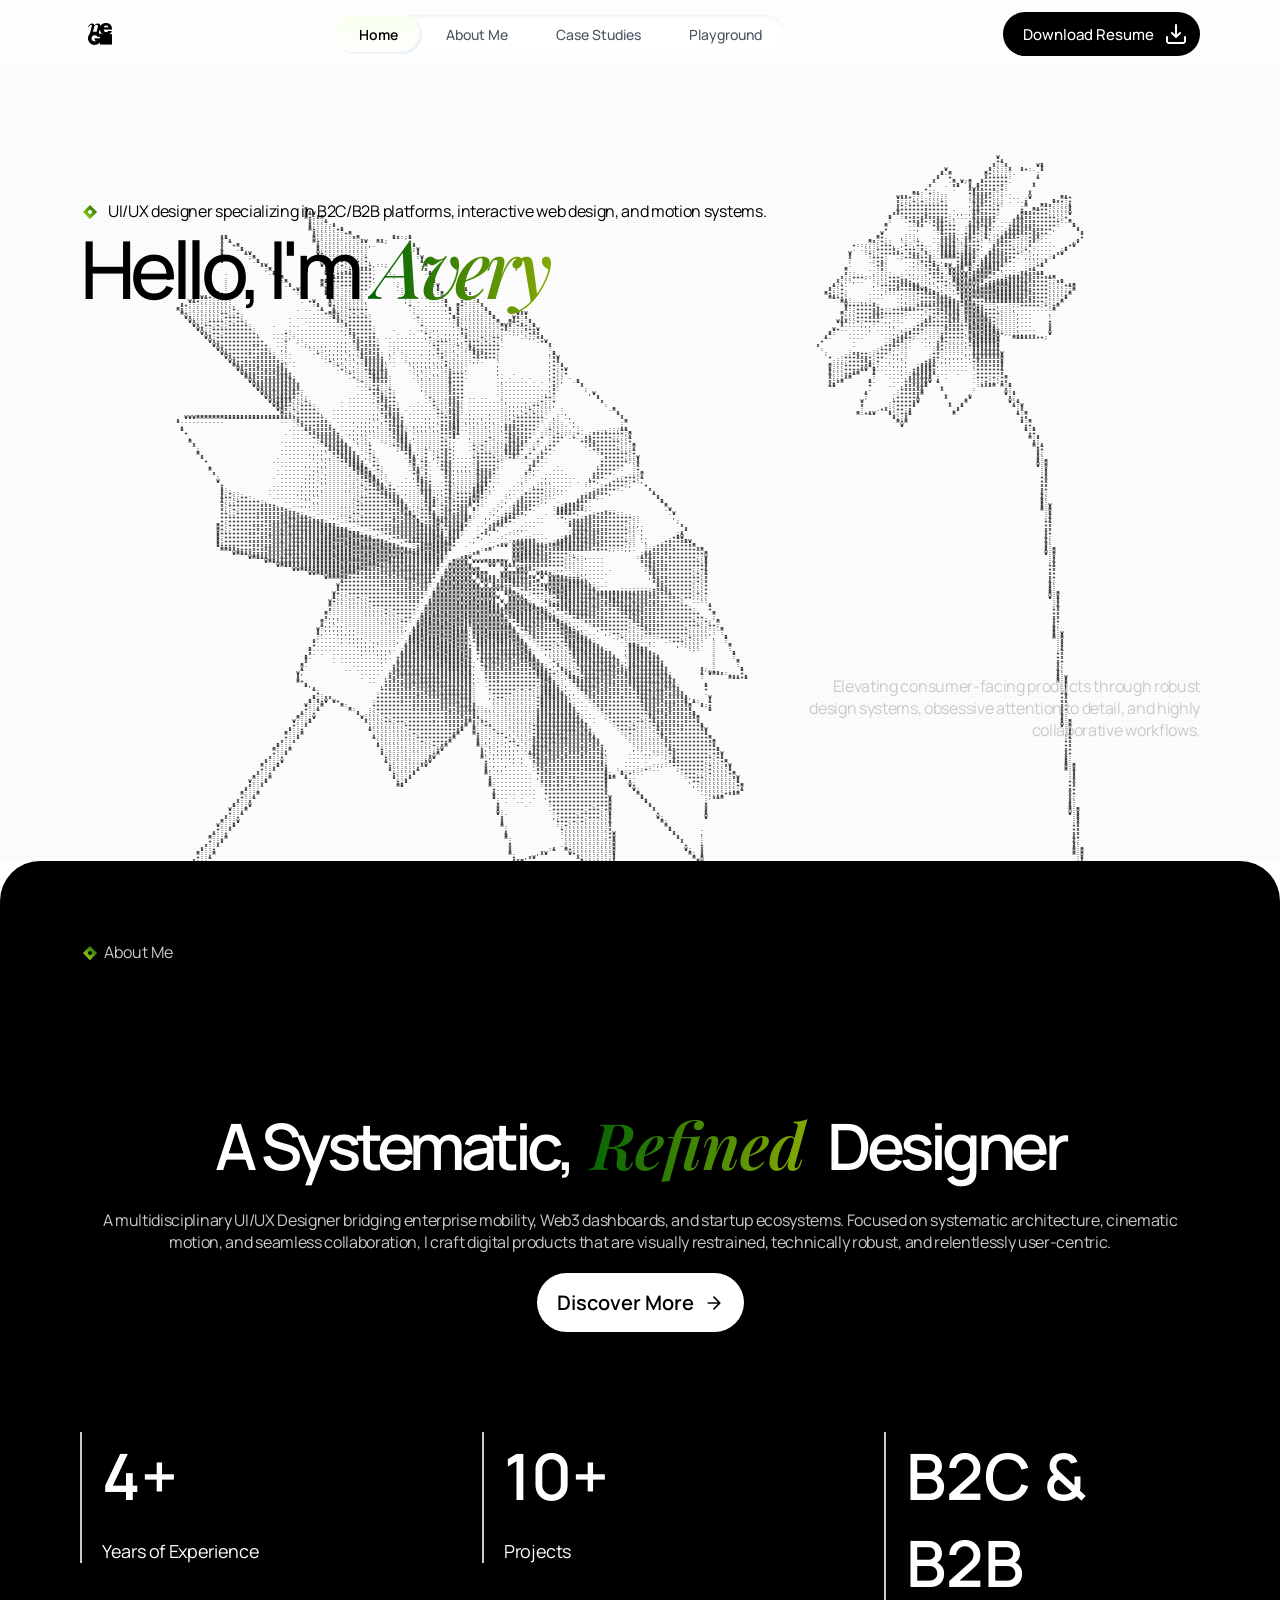
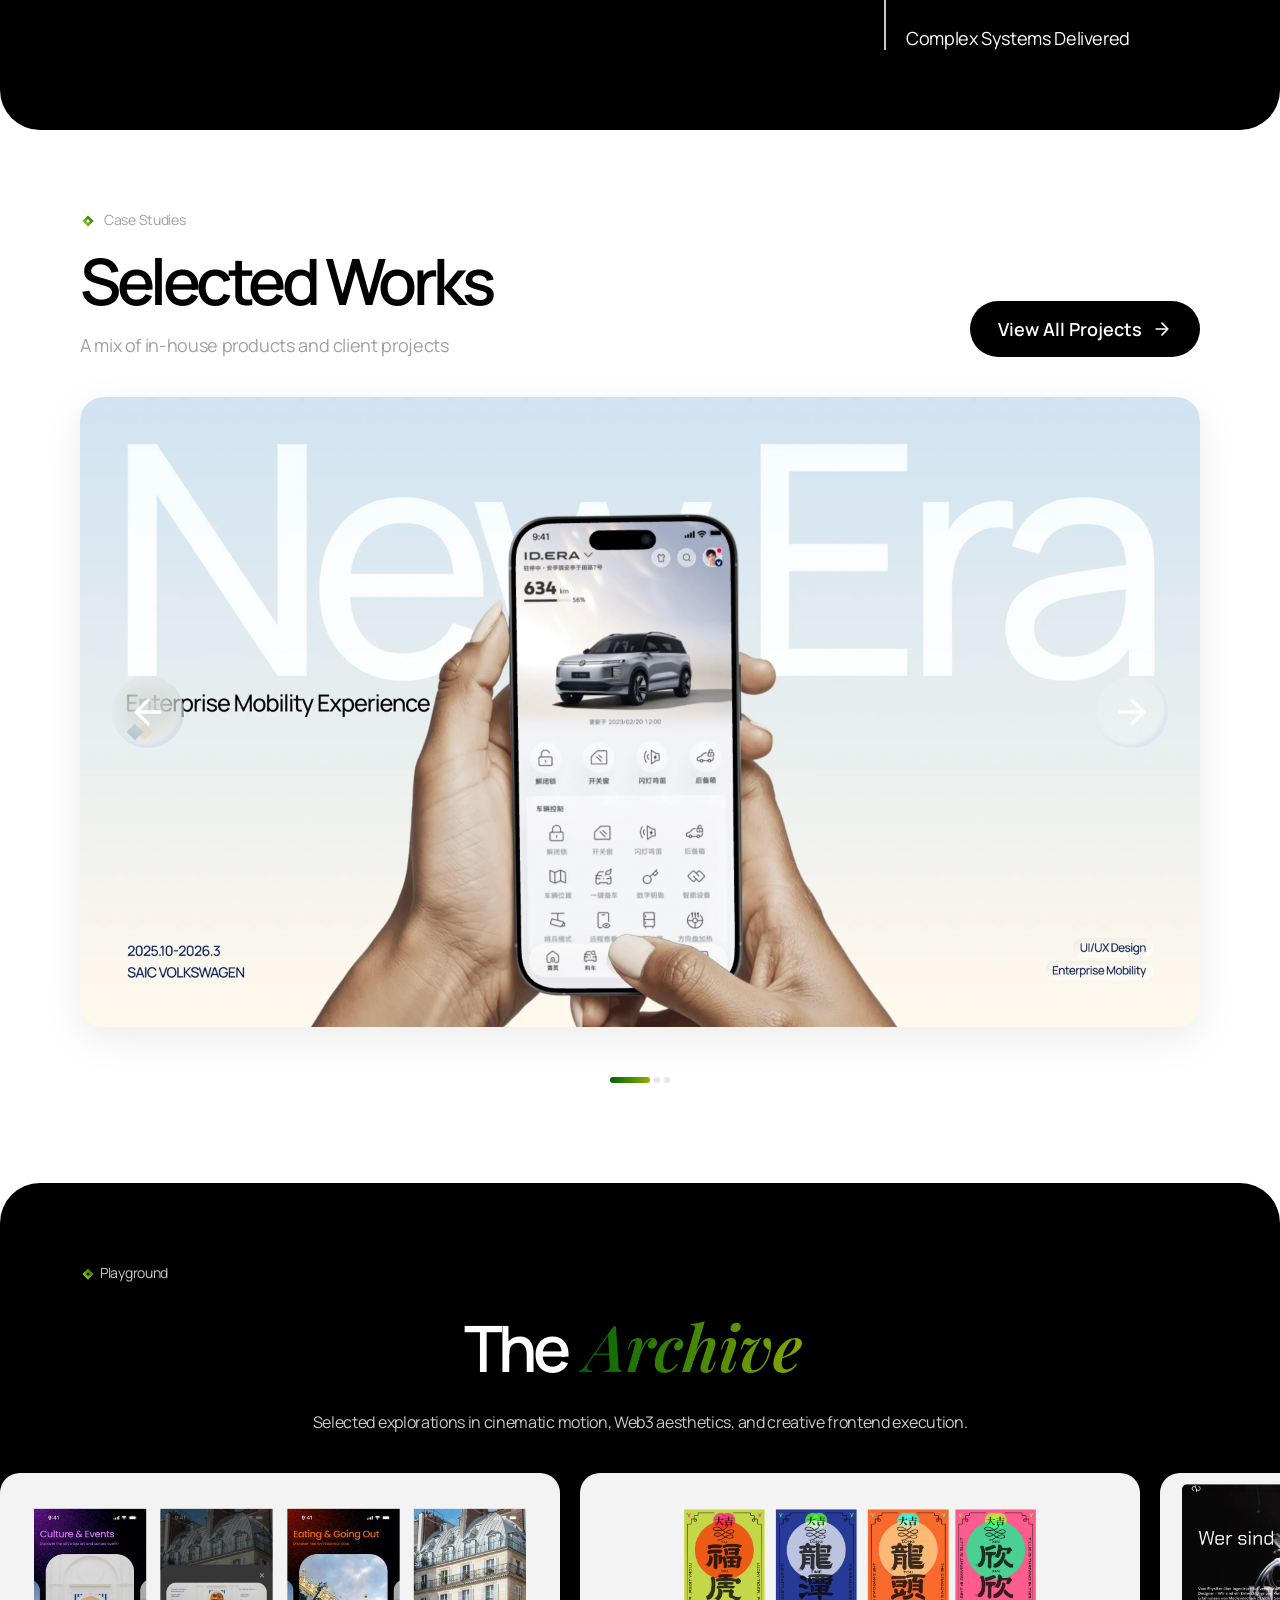
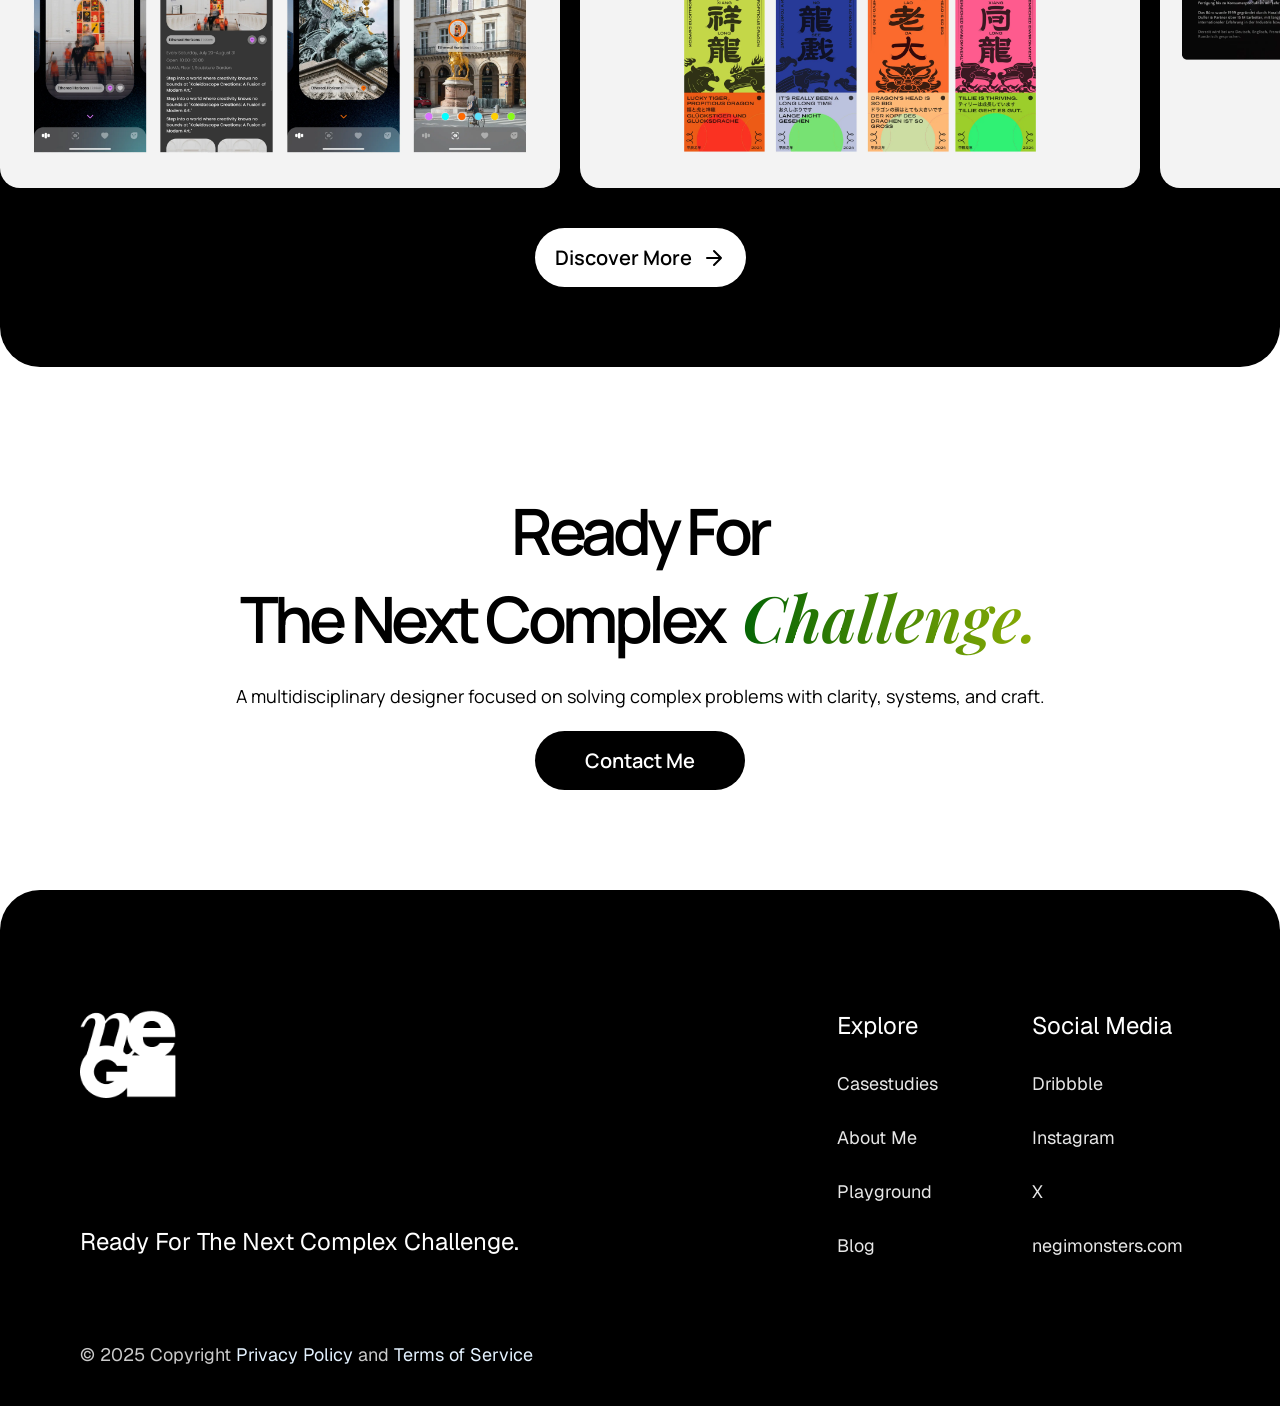
==== commit 16f0d43c: "Add files via upload" ====
--- a/index.html
+++ b/index.html
@@ -180,17 +180,17 @@
       </div>
 
       <div class="project-card">
-        <a href="exp2.html" class="project-image-link">
+        <a href="exp3.html" class="project-image-link">
           <div class="project-image">
-            <img src="case2_hero.webp" loading="lazy" alt="Web3 Trading Dashboard">
+            <img src="case3_hero.webp" loading="lazy" alt="Selected Works Showcase">
           </div>
         </a>
       </div>
 
       <div class="project-card">
-        <a href="exp3.html" class="project-image-link">
+        <a href="exp9.html" class="project-image-link">
           <div class="project-image">
-            <img src="case3_hero.webp" loading="lazy" alt="Digital Vault Experience">
+            <img src="case9_hero.webp" loading="lazy" alt="Digital Vault Experience">
           </div>
         </a>
       </div>
